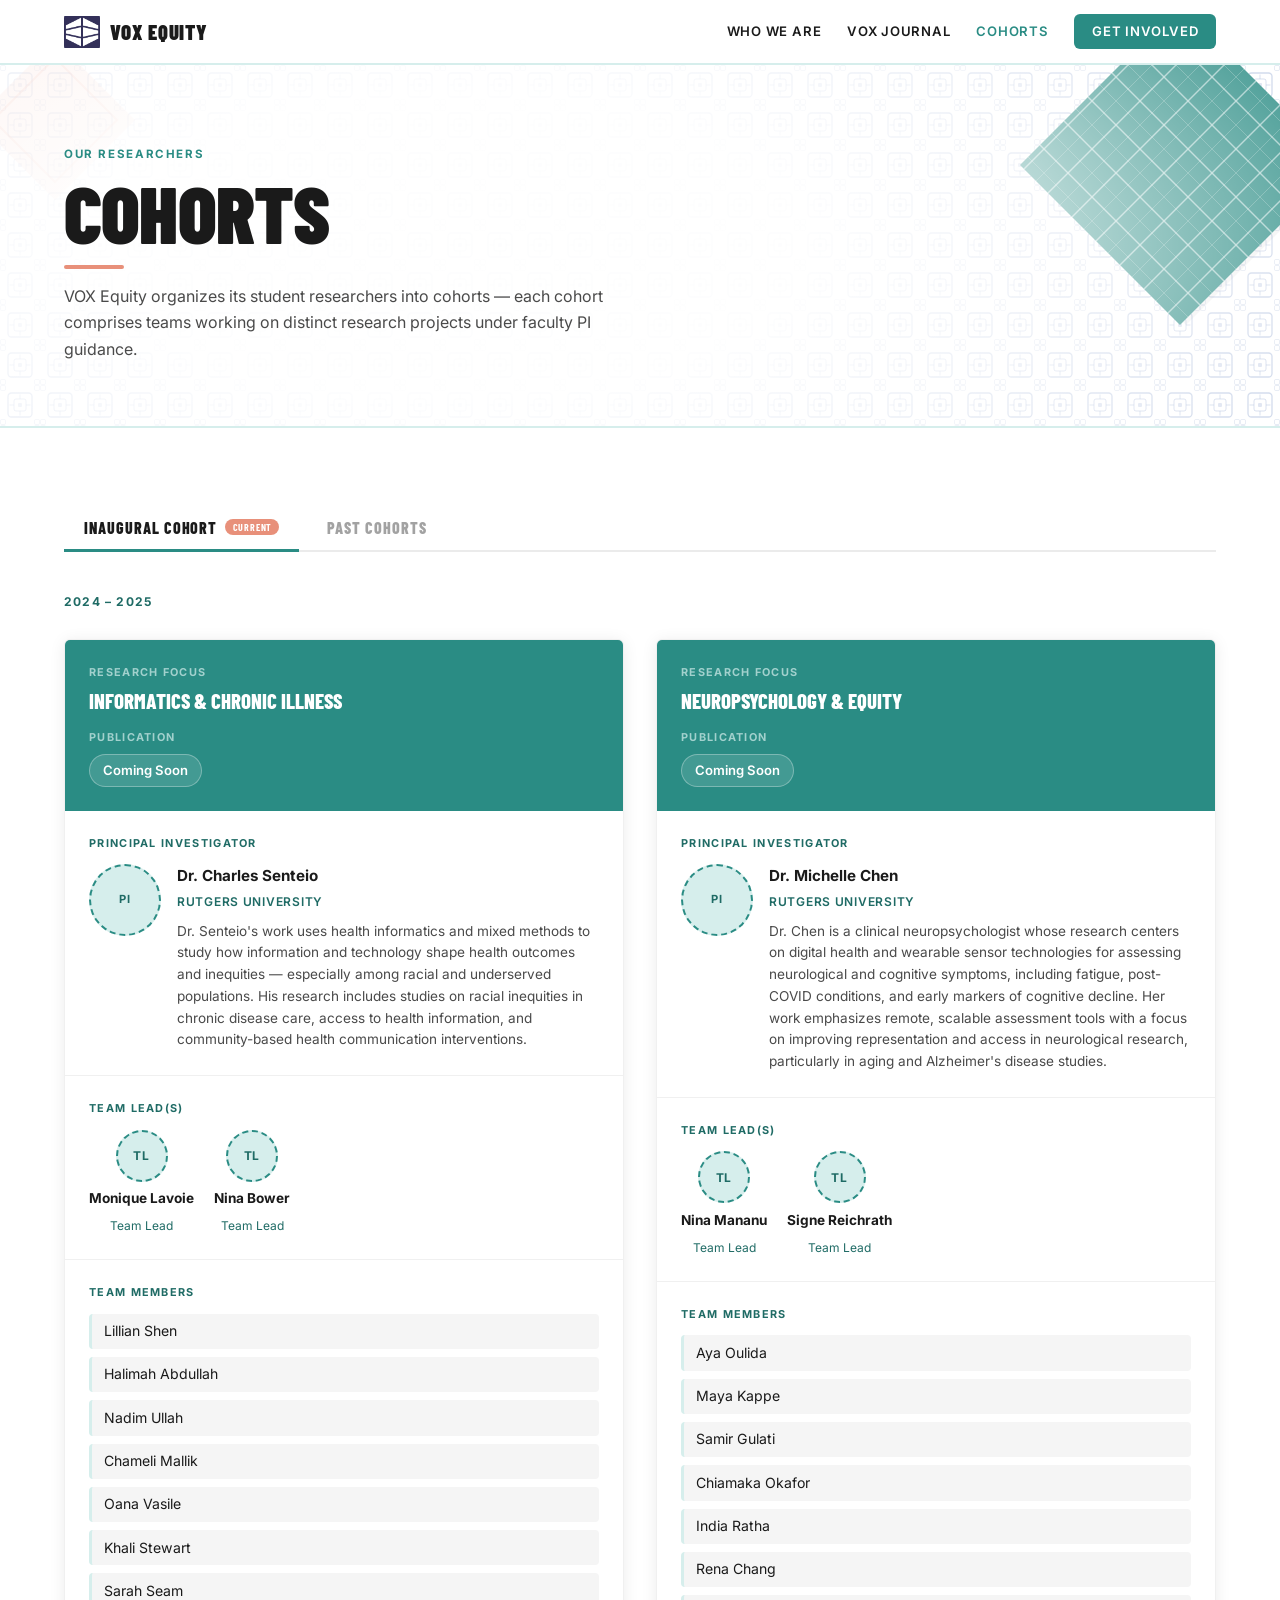
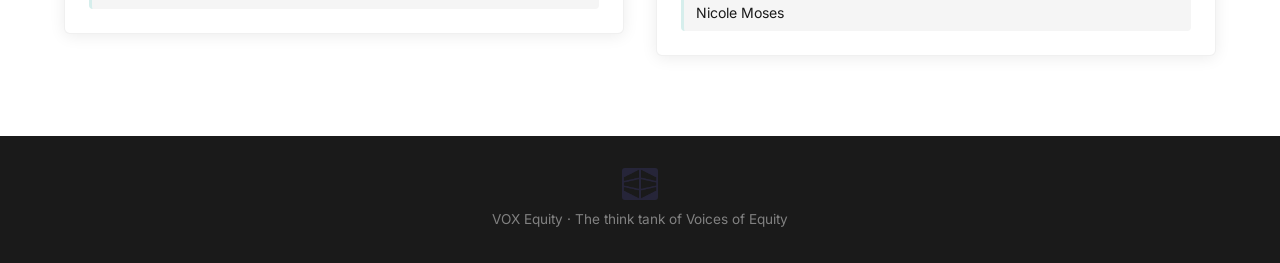
==== cohorts.html @ d73f8b4c "Set publication chips to Coming Soon" ====
<!DOCTYPE html>
<html lang="en">
<head>
  <meta charset="UTF-8" />
  <meta name="viewport" content="width=device-width, initial-scale=1.0" />
  <title>Cohorts | VOX Equity</title>
  <link rel="preconnect" href="https://fonts.googleapis.com">
  <link rel="preconnect" href="https://fonts.gstatic.com" crossorigin>
  <link href="https://fonts.googleapis.com/css2?family=Barlow+Condensed:wght@700;800;900&family=Inter:wght@400;500;600;700&display=swap" rel="stylesheet">
  <link rel="icon" type="image/png" href="assets/vox-icon.png">
  <link rel="stylesheet" href="styles.css" />
</head>
<body>

  <header class="site-header">
    <a class="brand" href="index.html">
      <img src="assets/vox-icon.png" alt="VOX Equity mark" />
      <span>VOX Equity</span>
    </a>
    <nav>
      <a href="who-we-are.html">Who We Are</a>
      <a href="vox-journal.html">VOX Journal</a>
      <a href="cohorts.html" class="active">Cohorts</a>
      <a class="nav-button" href="index.html#contact">Get Involved</a>
    </nav>
    <button class="nav-toggle" aria-label="Open menu">&#9776;</button>
  </header>

  <main>

    <div class="page-hero">
      <div class="page-hero-vignette"></div>
      <svg class="corner-svg top-right" viewBox="0 0 320 320" xmlns="http://www.w3.org/2000/svg" aria-hidden="true">
        <defs>
          <pattern id="mesh-coh" x="0" y="0" width="48" height="48" patternUnits="userSpaceOnUse">
            <line x1="0"  y1="24" x2="24" y2="0"  stroke="white" stroke-width="1.4" opacity="0.55"/>
            <line x1="24" y1="0"  x2="48" y2="24" stroke="white" stroke-width="1.4" opacity="0.55"/>
            <line x1="0"  y1="24" x2="24" y2="48" stroke="white" stroke-width="1.4" opacity="0.55"/>
            <line x1="24" y1="48" x2="48" y2="24" stroke="white" stroke-width="1.4" opacity="0.55"/>
            <line x1="0"  y1="0"  x2="48" y2="48" stroke="white" stroke-width="0.8" opacity="0.28"/>
            <line x1="48" y1="0"  x2="0"  y2="48" stroke="white" stroke-width="0.8" opacity="0.28"/>
          </pattern>
          <clipPath id="dclip-coh">
            <polygon points="160,0 320,160 160,320 0,160"/>
          </clipPath>
        </defs>
        <polygon points="166,6 320,166 166,320 6,166" fill="rgba(0,0,0,0.05)"/>
        <polygon points="160,0 320,160 160,320 0,160" fill="#2A8C84"/>
        <rect x="0" y="0" width="320" height="320" fill="url(#mesh-coh)" clip-path="url(#dclip-coh)"/>
        <polygon points="230,0 320,0 320,90 270,40" fill="#E8907A"/>
        <polygon points="285,95 320,60 320,140 285,140" fill="#E8907A" opacity="0.6"/>
      </svg>
      <svg class="corner-svg top-left-sm" viewBox="0 0 160 160" xmlns="http://www.w3.org/2000/svg" aria-hidden="true">
        <polygon points="80,0 160,80 80,160 0,80" fill="#E8907A" opacity="0.2"/>
        <polygon points="80,18 142,80 80,142 18,80" fill="none" stroke="#E8907A" stroke-width="2" opacity="0.28"/>
      </svg>
      <div class="page-hero-content">
        <p class="eyebrow">Our researchers</p>
        <h1>Cohorts</h1>
        <hr class="page-hero-divider">
        <p class="page-hero-sub">VOX Equity organizes its student researchers into cohorts — each cohort comprises teams working on distinct research projects under faculty PI guidance.</p>
      </div>
    </div>

    <section class="section cohorts-section">

      <div class="cohort-tabs" role="tablist">
        <button class="cohort-tab active" role="tab" data-cohort="cohort-1" aria-selected="true">
          Inaugural Cohort <span class="tab-badge">Current</span>
        </button>
        <button class="cohort-tab" role="tab" data-cohort="past" aria-selected="false">
          Past Cohorts
        </button>
      </div>

      <div id="cohort-1" class="cohort-panel active">
        <p class="cohort-year">2024 – 2025</p>

        <div class="teams-grid">

          <!-- TEAM A — Dr. Senteio -->
          <div class="team-card">
            <div class="team-header">
              <div class="team-project">
                <p class="overline">Research Focus</p>
                <h3 class="project-title">Informatics &amp; Chronic Illness</h3>
              </div>
              <div class="team-pub">
                <p class="overline">Publication</p>
                <span class="pub-chip">Coming Soon</span>
              </div>
            </div>

            <div class="pi-block">
              <p class="overline">Principal Investigator</p>
              <div class="pi-card">
                <div class="headshot-placeholder"><span>PI</span></div>
                <div class="pi-info">
                  <strong>Dr. Charles Senteio</strong>
                  <span class="institution">Rutgers University</span>
                  <p class="pi-bio">Dr. Senteio's work uses health informatics and mixed methods to study how information and technology shape health outcomes and inequities — especially among racial and underserved populations. His research includes studies on racial inequities in chronic disease care, access to health information, and community-based health communication interventions.</p>
                </div>
              </div>
            </div>

            <div class="leads-block">
              <p class="overline">Team Lead(s)</p>
              <div class="leads-row">
                <div class="lead-card">
                  <div class="headshot-placeholder small"><span>TL</span></div>
                  <strong>Monique Lavoie</strong>
                  <span>Team Lead</span>
                </div>
                <div class="lead-card">
                  <div class="headshot-placeholder small"><span>TL</span></div>
                  <strong>Nina Bower</strong>
                  <span>Team Lead</span>
                </div>
              </div>
            </div>

            <div class="members-block">
              <p class="overline">Team Members</p>
              <ul class="members-list">
                <li>Lillian Shen</li>
                <li>Halimah Abdullah</li>
                <li>Nadim Ullah</li>
                <li>Chameli Mallik</li>
                <li>Oana Vasile</li>
                <li>Khali Stewart</li>
                <li>Sarah Seam</li>
              </ul>
            </div>
          </div>

          <!-- TEAM B — Dr. Michelle Chen -->
          <div class="team-card">
            <div class="team-header">
              <div class="team-project">
                <p class="overline">Research Focus</p>
                <h3 class="project-title">Neuropsychology &amp; Equity</h3>
              </div>
              <div class="team-pub">
                <p class="overline">Publication</p>
                <span class="pub-chip">Coming Soon</span>
              </div>
            </div>

            <div class="pi-block">
              <p class="overline">Principal Investigator</p>
              <div class="pi-card">
                <div class="headshot-placeholder"><span>PI</span></div>
                <div class="pi-info">
                  <strong>Dr. Michelle Chen</strong>
                  <span class="institution">Rutgers University</span>
                  <p class="pi-bio">Dr. Chen is a clinical neuropsychologist whose research centers on digital health and wearable sensor technologies for assessing neurological and cognitive symptoms, including fatigue, post-COVID conditions, and early markers of cognitive decline. Her work emphasizes remote, scalable assessment tools with a focus on improving representation and access in neurological research, particularly in aging and Alzheimer's disease studies.</p>
                </div>
              </div>
            </div>

            <div class="leads-block">
              <p class="overline">Team Lead(s)</p>
              <div class="leads-row">
                <div class="lead-card">
                  <div class="headshot-placeholder small"><span>TL</span></div>
                  <strong>Nina Mananu</strong>
                  <span>Team Lead</span>
                </div>
                <div class="lead-card">
                  <div class="headshot-placeholder small"><span>TL</span></div>
                  <strong>Signe Reichrath</strong>
                  <span>Team Lead</span>
                </div>
              </div>
            </div>

            <div class="members-block">
              <p class="overline">Team Members</p>
              <ul class="members-list">
                <li>Aya Oulida</li>
                <li>Maya Kappe</li>
                <li>Samir Gulati</li>
                <li>Chiamaka Okafor</li>
                <li>India Ratha</li>
                <li>Rena Chang</li>
                <li>Nicole Moses</li>
              </ul>
            </div>
          </div>


        </div>
      </div>

      <div id="past" class="cohort-panel">
        <div class="past-empty">
          <div class="past-icon">&#128196;</div>
          <h3>Past cohort work will be archived here.</h3>
          <p>As VOX Equity grows, completed cohorts and their publications will be catalogued in this section for ongoing reference.</p>
        </div>
      </div>

    </section>

  </main>

  <footer>
    <img src="assets/vox-icon.png" alt="VOX mark" />
    <p>VOX Equity · The think tank of Voices of Equity</p>
  </footer>

  <script>
    document.querySelectorAll('.cohort-tab').forEach(tab => {
      tab.addEventListener('click', () => {
        document.querySelectorAll('.cohort-tab').forEach(t => {
          t.classList.remove('active');
          t.setAttribute('aria-selected', 'false');
        });
        document.querySelectorAll('.cohort-panel').forEach(p => p.classList.remove('active'));
        tab.classList.add('active');
        tab.setAttribute('aria-selected', 'true');
        document.getElementById(tab.dataset.cohort).classList.add('active');
      });
    });
  </script>

</body>
</html>
---- styles.css ----
/* ── Reset & base ── */
*, *::before, *::after { box-sizing: border-box; margin: 0; padding: 0; }

:root {
  --teal:     #2A8C84;
  --teal-dk:  #1F6B65;
  --teal-lt:  #D6EEEC;
  --salmon:   #E8907A;
  --black:    #1A1A1A;
  --mid:      #4A4A4A;
  --light:    #F5F5F5;
  --white:    #FFFFFF;

  --font-display: 'Barlow Condensed', 'Arial Narrow', sans-serif;
  --font-body:    'Inter', 'Helvetica Neue', Helvetica, Arial, sans-serif;

  --radius: 6px;
  --shadow: 0 2px 16px rgba(0,0,0,0.08);
  --shadow-lg: 0 8px 32px rgba(0,0,0,0.12);
}

html { scroll-behavior: smooth; }

body {
  font-family: var(--font-body);
  background: var(--white);
  color: var(--black);
  line-height: 1.6;
}

/* ── Type ── */
h1 {
  font-family: var(--font-display);
  font-size: clamp(2.8rem, 7vw, 5rem);
  font-weight: 900;
  line-height: 1.0;
  text-transform: uppercase;
  letter-spacing: -0.01em;
  color: var(--black);
}
h2 {
  font-family: var(--font-display);
  font-size: clamp(1.8rem, 4vw, 2.8rem);
  font-weight: 800;
  line-height: 1.1;
  text-transform: uppercase;
  letter-spacing: 0.01em;
  color: var(--black);
}
h3 { font-size: 1.05rem; font-weight: 700; color: var(--black); }
h4 { font-size: 0.95rem; font-weight: 700; color: var(--black); }

.eyebrow {
  font-size: 0.72rem;
  font-weight: 700;
  letter-spacing: 0.14em;
  text-transform: uppercase;
  color: var(--teal);
  margin-bottom: 0.5rem;
}
.overline {
  font-size: 0.68rem;
  font-weight: 700;
  letter-spacing: 0.12em;
  text-transform: uppercase;
  color: var(--teal-dk);
  margin-bottom: 0.5rem;
  display: block;
}
.section-intro {
  font-size: 1rem;
  color: var(--mid);
  max-width: 560px;
  margin-top: 0.75rem;
  line-height: 1.65;
}

/* ── Header ── */
.site-header {
  position: sticky;
  top: 0;
  z-index: 100;
  display: flex;
  align-items: center;
  justify-content: space-between;
  padding: 0.85rem 5%;
  background: var(--white);
  border-bottom: 2px solid var(--teal-lt);
}

.brand {
  display: flex;
  align-items: center;
  gap: 0.6rem;
  text-decoration: none;
  font-family: var(--font-display);
  font-weight: 900;
  font-size: 1.3rem;
  text-transform: uppercase;
  letter-spacing: 0.04em;
  color: var(--black);
}
.brand img { height: 36px; width: 36px; object-fit: contain; border-radius: 4px; }

nav { display: flex; align-items: center; gap: 1.6rem; }
nav a {
  text-decoration: none;
  font-size: 0.82rem;
  font-weight: 600;
  color: var(--black);
  letter-spacing: 0.06em;
  text-transform: uppercase;
  transition: color 0.2s;
}
nav a:hover  { color: var(--teal); }
nav a.active { color: var(--teal); }

.nav-button {
  background: var(--teal) !important;
  color: var(--white) !important;
  padding: 0.45rem 1.1rem;
  border-radius: var(--radius);
  transition: background 0.2s !important;
}
.nav-button:hover { background: var(--teal-dk) !important; }

.nav-toggle {
  display: none;
  background: none;
  border: none;
  font-size: 1.4rem;
  color: var(--black);
  cursor: pointer;
}

/* ── Buttons ── */
.button {
  display: inline-block;
  padding: 0.75rem 1.8rem;
  border-radius: var(--radius);
  font-family: var(--font-display);
  font-weight: 800;
  font-size: 1rem;
  letter-spacing: 0.06em;
  text-transform: uppercase;
  text-decoration: none;
  transition: all 0.2s;
}
.button.primary   { background: var(--teal);   color: var(--white); }
.button.primary:hover   { background: var(--teal-dk); }
.button.secondary { background: transparent; color: var(--black); border: 2px solid var(--black); }
.button.secondary:hover { background: var(--black); color: var(--white); }
.button.outline   { background: transparent; color: var(--teal); border: 2px solid var(--teal); }
.button.outline:hover   { background: var(--teal); color: var(--white); }

/* ══════════════════════════════════════
   HERO
══════════════════════════════════════ */
.hero {
  position: relative;
  background-color: var(--white);
  background-image: url("data:image/svg+xml,%3Csvg xmlns='http://www.w3.org/2000/svg' width='40' height='40'%3E%3C!-- Main medallion: outer rounded square --%3E%3Crect x='8' y='8' width='24' height='24' rx='3.5' fill='none' stroke='%239AAED4' stroke-width='1.3' opacity='0.55'/%3E%3C!-- Inner square --%3E%3Crect x='14' y='14' width='12' height='12' rx='2' fill='none' stroke='%239AAED4' stroke-width='1' opacity='0.45'/%3E%3C!-- Cross arms connecting inner to outer --%3E%3Cline x1='20' y1='9.5' x2='20' y2='14' stroke='%239AAED4' stroke-width='1' opacity='0.45'/%3E%3Cline x1='20' y1='26' x2='20' y2='30.5' stroke='%239AAED4' stroke-width='1' opacity='0.45'/%3E%3Cline x1='9.5' y1='20' x2='14' y2='20' stroke='%239AAED4' stroke-width='1' opacity='0.45'/%3E%3Cline x1='26' y1='20' x2='30.5' y2='20' stroke='%239AAED4' stroke-width='1' opacity='0.45'/%3E%3C!-- Center dot --%3E%3Crect x='18' y='18' width='4' height='4' rx='1' fill='%239AAED4' opacity='0.38'/%3E%3C!-- Corner small accent squares (form inter-tile pattern when tiled) --%3E%3Crect x='0.5' y='0.5' width='5' height='5' rx='1.2' fill='none' stroke='%23AABBD8' stroke-width='0.9' opacity='0.38'/%3E%3Crect x='34.5' y='0.5' width='5' height='5' rx='1.2' fill='none' stroke='%23AABBD8' stroke-width='0.9' opacity='0.38'/%3E%3Crect x='0.5' y='34.5' width='5' height='5' rx='1.2' fill='none' stroke='%23AABBD8' stroke-width='0.9' opacity='0.38'/%3E%3Crect x='34.5' y='34.5' width='5' height='5' rx='1.2' fill='none' stroke='%23AABBD8' stroke-width='0.9' opacity='0.38'/%3E%3C/svg%3E");
  background-repeat: repeat;
  background-size: 40px 40px;
  overflow: hidden;
  min-height: 88vh;
  display: flex;
  align-items: center;
  padding: 6rem 5% 5rem;
}

/* Corner diamond SVGs */
.corner-svg {
  position: absolute;
  pointer-events: none;
  z-index: 0;
}
.corner-svg.top-right    { top: -80px;    right: -80px;  width: 480px; height: 480px; }
.corner-svg.top-left     { top: -60px;    left: -60px;   width: 340px; height: 340px; }
.corner-svg.top-left-sm  { top: -30px;    left: -30px;   width: 180px; height: 180px; }
.corner-svg.bot-left     { bottom: -80px; left: -80px;   width: 420px; height: 420px; }
.corner-svg.bot-right    { bottom: -60px; right: -60px;  width: 280px; height: 280px; }

/* Radial vignette — white at center, fades to transparent at edges */
.hero-vignette {
  position: absolute;
  inset: 0;
  z-index: 1;
  background: radial-gradient(ellipse 75% 80% at 38% 50%,
    rgba(255,255,255,0.96) 30%,
    rgba(255,255,255,0.75) 55%,
    rgba(255,255,255,0.0)  100%);
  pointer-events: none;
}

/* Hero content */
.hero-content {
  position: relative;
  z-index: 2;
  max-width: 640px;
}

.hero-kicker {
  display: flex;
  align-items: center;
  gap: 0.75rem;
  margin-bottom: 0.5rem;
}
.hero-rule-v {
  display: inline-block;
  width: 3px;
  height: 36px;
  background: var(--teal);
  border-radius: 2px;
  flex-shrink: 0;
}
.hero .eyebrow { color: var(--teal); margin-bottom: 0; }

.hero h1 {
  color: var(--black);
  margin: 0.2rem 0 0;
  font-size: clamp(3.2rem, 8vw, 6.2rem);
  line-height: 0.97;
  letter-spacing: -0.02em;
}
.hero h1 em {
  font-style: normal;
  color: var(--teal);
}

.hero-divider {
  width: 64px;
  height: 4px;
  background: var(--salmon);
  margin: 1.4rem 0 1.4rem;
  border: none;
  border-radius: 2px;
}
.hero-text {
  font-size: 1.02rem;
  color: var(--mid);
  max-width: 480px;
  margin-bottom: 2.25rem;
  line-height: 1.7;
}
.hero-actions {
  display: flex;
  gap: 0.85rem;
  flex-wrap: wrap;
  align-items: center;
  margin-bottom: 2.5rem;
}

/* Ghost button — for hero only */
.button.ghost {
  background: none;
  color: var(--black);
  font-size: 0.92rem;
  font-weight: 700;
  padding: 0.75rem 0;
  letter-spacing: 0.04em;
  text-decoration: none;
  border-bottom: 2px solid var(--teal);
  border-radius: 0;
  transition: color 0.2s, border-color 0.2s;
}
.button.ghost:hover { color: var(--teal); }

/* Hero attribution badge */
.hero-badge {
  display: inline-flex;
  align-items: center;
  gap: 0.5rem;
  padding: 0.45rem 0.9rem;
  border: 1.5px solid rgba(42,140,132,0.25);
  border-radius: 100px;
  font-size: 0.8rem;
  color: var(--mid);
  background: rgba(255,255,255,0.7);
}
.hero-badge img {
  height: 20px;
  width: 20px;
  object-fit: contain;
  border-radius: 3px;
  opacity: 0.75;
}
.hero-badge strong { color: var(--teal); font-weight: 600; }

/* ══════════════════════════════════════
   PAGE HERO (inner pages)
══════════════════════════════════════ */
.page-hero {
  position: relative;
  background-color: var(--white);
  background-image: url("data:image/svg+xml,%3Csvg xmlns='http://www.w3.org/2000/svg' width='40' height='40'%3E%3Crect x='8' y='8' width='24' height='24' rx='3.5' fill='none' stroke='%239AAED4' stroke-width='1.3' opacity='0.55'/%3E%3Crect x='14' y='14' width='12' height='12' rx='2' fill='none' stroke='%239AAED4' stroke-width='1' opacity='0.45'/%3E%3Cline x1='20' y1='9.5' x2='20' y2='14' stroke='%239AAED4' stroke-width='1' opacity='0.45'/%3E%3Cline x1='20' y1='26' x2='20' y2='30.5' stroke='%239AAED4' stroke-width='1' opacity='0.45'/%3E%3Cline x1='9.5' y1='20' x2='14' y2='20' stroke='%239AAED4' stroke-width='1' opacity='0.45'/%3E%3Cline x1='26' y1='20' x2='30.5' y2='20' stroke='%239AAED4' stroke-width='1' opacity='0.45'/%3E%3Crect x='18' y='18' width='4' height='4' rx='1' fill='%239AAED4' opacity='0.38'/%3E%3Crect x='0.5' y='0.5' width='5' height='5' rx='1.2' fill='none' stroke='%23AABBD8' stroke-width='0.9' opacity='0.38'/%3E%3Crect x='34.5' y='0.5' width='5' height='5' rx='1.2' fill='none' stroke='%23AABBD8' stroke-width='0.9' opacity='0.38'/%3E%3Crect x='0.5' y='34.5' width='5' height='5' rx='1.2' fill='none' stroke='%23AABBD8' stroke-width='0.9' opacity='0.38'/%3E%3Crect x='34.5' y='34.5' width='5' height='5' rx='1.2' fill='none' stroke='%23AABBD8' stroke-width='0.9' opacity='0.38'/%3E%3C/svg%3E");
  background-repeat: repeat;
  background-size: 40px 40px;
  overflow: hidden;
  padding: 5rem 5% 4rem;
  border-bottom: 2px solid var(--teal-lt);
}

/* Vignette for page heroes — tighter than full hero */
.page-hero-vignette {
  position: absolute;
  inset: 0;
  z-index: 1;
  background: radial-gradient(ellipse 80% 120% at 35% 50%,
    rgba(255,255,255,0.95) 35%,
    rgba(255,255,255,0.65) 60%,
    rgba(255,255,255,0.0)  100%);
  pointer-events: none;
}

.page-hero h1 { color: var(--black); margin-top: 0.3rem; }
.page-hero-sub {
  margin-top: 0.75rem;
  font-size: 1rem;
  color: var(--mid);
  max-width: 540px;
  line-height: 1.65;
}
.page-hero-divider {
  width: 60px;
  height: 4px;
  background: var(--salmon);
  margin: 0.85rem 0;
  border: none;
  border-radius: 2px;
}
.page-hero .corner-svg.top-right  { width: 320px; height: 320px; top: -60px;  right: -60px; }
.page-hero .corner-svg.top-left-sm { width: 160px; height: 160px; top: -25px;  left: -25px; }
.page-hero .corner-svg.bot-right  { width: 180px; height: 180px; bottom: -40px; right: -30px; }
.page-hero-content { position: relative; z-index: 2; }

/* ══════════════════════════════════════
   SHARED SECTION
══════════════════════════════════════ */
.section { padding: 5rem 5%; }

.section-header { margin-bottom: 2.5rem; }
.section-header.center { text-align: center; }
.section-header.center .section-intro { margin: 0.75rem auto 0; }

.split {
  display: grid;
  grid-template-columns: 1fr 1fr;
  gap: 2.5rem;
  align-items: start;
}

/* ══════════════════════════════════════
   WHO WE ARE
══════════════════════════════════════ */
.who-section { background: var(--white); }

.accordion-group { display: flex; flex-direction: column; gap: 1rem; }

.accordion {
  border: 1.5px solid rgba(0,0,0,0.1);
  border-radius: var(--radius);
  background: var(--white);
  overflow: hidden;
  transition: box-shadow 0.2s;
}
.accordion[open] { box-shadow: var(--shadow); border-color: var(--teal-lt); }

.accordion-trigger {
  display: flex;
  align-items: center;
  gap: 1rem;
  padding: 1.25rem 1.5rem;
  cursor: pointer;
  list-style: none;
  user-select: none;
}
.accordion-trigger::-webkit-details-marker { display: none; }
.accordion-trigger:hover { background: rgba(42,140,132,0.03); }

.accordion-label {
  font-family: var(--font-display);
  font-size: 1.5rem;
  font-weight: 800;
  text-transform: uppercase;
  letter-spacing: 0.03em;
  color: var(--black);
  flex: 1;
}
.accordion-tag {
  font-size: 0.7rem;
  font-weight: 700;
  letter-spacing: 0.1em;
  text-transform: uppercase;
  color: var(--teal-dk);
  background: var(--teal-lt);
  padding: 0.25rem 0.6rem;
  border-radius: 20px;
}
.accordion-icon {
  width: 20px; height: 20px;
  position: relative; flex-shrink: 0;
}
.accordion-icon::before,
.accordion-icon::after {
  content: '';
  position: absolute;
  background: var(--black);
  border-radius: 2px;
  transition: transform 0.25s;
}
.accordion-icon::before { width: 2px; height: 14px; top: 3px; left: 9px; }
.accordion-icon::after  { width: 14px; height: 2px; top: 9px; left: 3px; }
.accordion[open] .accordion-icon::before { transform: rotate(90deg); opacity: 0; }

.accordion-body { border-top: 1.5px solid rgba(0,0,0,0.06); }
.accordion-inner { padding: 1.75rem 1.5rem; }

.accordion-text h3 { margin-bottom: 0.75rem; font-size: 1.1rem; }
.accordion-text p  { font-size: 0.95rem; color: var(--mid); line-height: 1.7; margin-bottom: 0.75rem; }
.accordion-text p:last-child { margin-bottom: 0; }

.stat-pill {
  display: flex; flex-direction: column;
  padding: 1rem 1.25rem;
  border-radius: var(--radius);
  margin-bottom: 0.75rem;
}
.stat-pill:last-child { margin-bottom: 0; }
.stat-pill.midnight { background: var(--teal);   color: var(--white); }
.stat-pill.steel    { background: var(--teal-lt); color: var(--teal-dk); }
.stat-pill.orange   { background: var(--salmon);  color: var(--white); }
.stat-pill strong   { font-family: var(--font-display); font-size: 1.3rem; font-weight: 900; text-transform: uppercase; letter-spacing: 0.04em; }
.stat-pill span     { font-size: 0.82rem; opacity: 0.8; margin-top: 0.1rem; }

.accordion-links { display: flex; flex-direction: column; gap: 1rem; justify-content: center; }
.accordion-links .overline { margin-bottom: 0; }

/* ══════════════════════════════════════
   VOX JOURNAL
══════════════════════════════════════ */
.journal-section { background: var(--light); }

.journal-grid {
  display: grid;
  grid-template-columns: 1fr 1fr;
  gap: 2rem;
  margin-top: 2.5rem;
  align-items: start;
}

.journal-issue {
  background: var(--white);
  border-radius: var(--radius);
  padding: 2rem;
  display: flex;
  flex-direction: column;
  gap: 1rem;
  box-shadow: var(--shadow);
}
.journal-issue.featured { border-top: 4px solid var(--teal); }

.issue-meta { display: flex; align-items: center; justify-content: space-between; }
.issue-number { font-size: 0.72rem; font-weight: 700; letter-spacing: 0.1em; text-transform: uppercase; color: var(--teal-dk); }
.issue-date   { font-size: 0.72rem; font-weight: 600; color: var(--mid); }
.issue-title  { font-family: var(--font-display); font-size: 1.6rem; font-weight: 900; text-transform: uppercase; color: var(--black); }
.issue-description { font-size: 0.92rem; color: var(--mid); line-height: 1.6; }

.issue-tags { display: flex; gap: 0.5rem; flex-wrap: wrap; }
.tag {
  font-size: 0.7rem; font-weight: 700; letter-spacing: 0.08em; text-transform: uppercase;
  background: var(--teal-lt); color: var(--teal-dk);
  padding: 0.25rem 0.65rem; border-radius: 20px;
}

.journal-publications { display: flex; flex-direction: column; gap: 1rem; }
.journal-publications > .overline { color: var(--teal-dk); }

.pub-card {
  background: var(--white);
  border: 1.5px solid rgba(0,0,0,0.08);
  border-radius: var(--radius);
  padding: 1.1rem 1.25rem;
  display: flex; flex-direction: column; gap: 0.3rem;
  transition: box-shadow 0.2s, border-color 0.2s;
}
.pub-card:hover { box-shadow: var(--shadow); border-color: var(--teal-lt); }
.pub-card.light { background: var(--white); }

.pub-meta { display: flex; align-items: center; justify-content: space-between; margin-bottom: 0.2rem; }
.pub-type { font-size: 0.68rem; font-weight: 700; letter-spacing: 0.1em; text-transform: uppercase; color: var(--teal); }
.pub-year { font-size: 0.72rem; color: var(--mid); }
.pub-card h4 { color: var(--black); font-size: 0.92rem; }
.pub-card p  { font-size: 0.8rem; color: var(--mid); }
.pub-link { font-size: 0.8rem; font-weight: 600; color: var(--teal); text-decoration: none; margin-top: 0.25rem; }
.pub-link:hover { text-decoration: underline; }

/* ══════════════════════════════════════
   TEAM
══════════════════════════════════════ */
.team-section { background: var(--light); }

.team-grid {
  display: grid;
  grid-template-columns: 1fr 1fr 1fr;
  gap: 2rem;
  margin-top: 2.5rem;
}

.team-member {
  background: var(--white);
  border-radius: var(--radius);
  overflow: hidden;
  box-shadow: var(--shadow);
  display: flex;
  flex-direction: column;
  transition: transform 0.2s, box-shadow 0.2s;
}
.team-member:hover {
  transform: translateY(-4px);
  box-shadow: var(--shadow-lg);
}
.team-member.featured {
  border-top: 4px solid var(--teal);
}
.team-member:not(.featured) {
  border-top: 4px solid var(--salmon);
}

.team-headshot-wrap {
  width: 100%;
  aspect-ratio: 1 / 1;
  overflow: hidden;
  background: var(--teal-lt);
}
.team-headshot {
  width: 100%;
  height: 100%;
  object-fit: cover;
  display: block;
}
.team-headshot.placeholder {
  display: flex;
  align-items: center;
  justify-content: center;
  font-size: 0.8rem;
  font-weight: 700;
  letter-spacing: 0.1em;
  text-transform: uppercase;
  color: var(--teal-dk);
  border: 2px dashed var(--teal);
  opacity: 0.6;
  height: 100%;
}

.team-info {
  padding: 1.5rem;
  display: flex;
  flex-direction: column;
  gap: 0.4rem;
  flex: 1;
}
.team-role {
  font-size: 0.7rem;
  font-weight: 700;
  letter-spacing: 0.12em;
  text-transform: uppercase;
  color: var(--teal);
}
.team-member.featured .team-role { color: var(--teal); }
.team-member:not(.featured) .team-role { color: var(--salmon); }

.team-info h3 {
  font-size: 1.15rem;
  color: var(--black);
  margin: 0;
}
.team-bio {
  font-size: 0.88rem;
  color: var(--mid);
  line-height: 1.65;
  margin-top: 0.25rem;
}
.team-contact {
  display: flex;
  flex-wrap: wrap;
  gap: 0.4rem;
  margin-top: 0.75rem;
}
.team-email {
  font-size: 0.78rem;
  font-weight: 600;
  color: var(--teal);
  text-decoration: none;
  border: 1.5px solid var(--teal-lt);
  border-radius: 100px;
  padding: 0.2rem 0.65rem;
  transition: background 0.15s, color 0.15s;
}
.team-email:hover {
  background: var(--teal);
  color: var(--white);
  border-color: var(--teal);
}

@media (max-width: 900px) {
  .team-grid { grid-template-columns: 1fr 1fr; }
  .team-member.featured { grid-column: 1 / -1; flex-direction: row; }
  .team-member.featured .team-headshot-wrap { width: 220px; flex-shrink: 0; aspect-ratio: auto; }
}
@media (max-width: 600px) {
  .team-grid { grid-template-columns: 1fr; }
  .team-member.featured { flex-direction: column; }
  .team-member.featured .team-headshot-wrap { width: 100%; aspect-ratio: 1 / 1; }
}

/* ══════════════════════════════════════
   COHORTS
══════════════════════════════════════ */
.cohorts-section { background: var(--white); }

.cohort-tabs {
  display: flex; gap: 0.5rem;
  margin-bottom: 2.5rem;
  border-bottom: 2px solid rgba(0,0,0,0.08);
  padding-bottom: 0;
}
.cohort-tab {
  background: none; border: none;
  font-family: var(--font-display);
  font-size: 1rem; font-weight: 800;
  text-transform: uppercase; letter-spacing: 0.06em;
  color: var(--black); opacity: 0.4;
  padding: 0.6rem 1.25rem 0.75rem;
  cursor: pointer;
  border-bottom: 3px solid transparent;
  margin-bottom: -2px;
  transition: all 0.2s;
  display: flex; align-items: center; gap: 0.5rem;
}
.cohort-tab:hover { opacity: 0.75; }
.cohort-tab.active { opacity: 1; border-bottom-color: var(--teal); }

.tab-badge {
  font-size: 0.62rem; font-weight: 700; letter-spacing: 0.08em; text-transform: uppercase;
  background: var(--salmon); color: var(--white);
  padding: 0.15rem 0.45rem; border-radius: 20px;
}

.cohort-panel { display: none; }
.cohort-panel.active { display: block; }

.cohort-year {
  font-size: 0.75rem; font-weight: 700; letter-spacing: 0.1em;
  text-transform: uppercase; color: var(--teal-dk); margin-bottom: 1.75rem;
}

.teams-grid {
  display: grid; grid-template-columns: 1fr 1fr;
  gap: 2rem; align-items: start;
}

.team-card {
  background: var(--white);
  border-radius: var(--radius);
  box-shadow: var(--shadow);
  border: 1.5px solid rgba(0,0,0,0.06);
  overflow: hidden;
  display: flex; flex-direction: column; gap: 0;
}

.team-header {
  background: var(--teal);
  padding: 1.5rem;
  display: flex; flex-direction: column; gap: 1rem;
}
.team-header .overline { color: rgba(214,238,236,0.7); }
.project-title {
  font-family: var(--font-display);
  font-size: 1.3rem; font-weight: 800; text-transform: uppercase;
  color: var(--white); line-height: 1.15;
}
.team-pub .overline { color: rgba(214,238,236,0.7); }
.pub-chip {
  display: inline-block;
  background: rgba(255,255,255,0.12);
  border: 1px solid rgba(255,255,255,0.3);
  color: var(--white);
  font-size: 0.82rem; font-weight: 600;
  padding: 0.3rem 0.8rem; border-radius: 20px;
  text-decoration: none; transition: background 0.2s;
}
.pub-chip:hover { background: rgba(255,255,255,0.22); }

.pi-block  { padding: 1.5rem; border-bottom: 1px solid rgba(0,0,0,0.06); }
.pi-card   { display: flex; gap: 1rem; align-items: flex-start; margin-top: 0.75rem; }

.headshot-placeholder {
  width: 72px; height: 72px; border-radius: 50%;
  background: var(--teal-lt);
  display: flex; align-items: center; justify-content: center;
  flex-shrink: 0;
  font-size: 0.7rem; font-weight: 700; letter-spacing: 0.06em;
  color: var(--teal-dk);
  border: 2px dashed var(--teal);
}
.headshot-placeholder.small { width: 52px; height: 52px; font-size: 0.62rem; }
.headshot-placeholder img { width: 100%; height: 100%; object-fit: cover; border-radius: 50%; }

.pi-info { display: flex; flex-direction: column; gap: 0.2rem; }
.pi-info strong  { font-size: 0.95rem; color: var(--black); }
.pi-info .institution { font-size: 0.75rem; font-weight: 600; letter-spacing: 0.06em; text-transform: uppercase; color: var(--teal-dk); }
.pi-bio { font-size: 0.85rem; color: var(--mid); line-height: 1.6; margin-top: 0.4rem; }

.leads-block  { padding: 1.5rem; border-bottom: 1px solid rgba(0,0,0,0.06); }
.leads-row    { display: flex; gap: 1.25rem; flex-wrap: wrap; margin-top: 0.75rem; }
.lead-card    { display: flex; flex-direction: column; align-items: center; gap: 0.4rem; text-align: center; }
.lead-card strong { font-size: 0.85rem; color: var(--black); }
.lead-card span   { font-size: 0.75rem; color: var(--teal-dk); }

.members-block { padding: 1.5rem; }
.members-list  { list-style: none; margin-top: 0.75rem; display: flex; flex-direction: column; gap: 0.5rem; }
.members-list li {
  font-size: 0.88rem; color: var(--black);
  padding: 0.4rem 0.75rem;
  background: var(--light); border-radius: 4px;
  border-left: 3px solid var(--teal-lt);
}

.past-empty {
  text-align: center; padding: 5rem 2rem;
  background: var(--light); border-radius: var(--radius);
  border: 2px dashed rgba(0,0,0,0.1);
}
.past-icon   { font-size: 2.5rem; margin-bottom: 1rem; opacity: 0.35; }
.past-empty h3 { color: var(--black); margin-bottom: 0.5rem; }
.past-empty p  { font-size: 0.92rem; color: var(--mid); max-width: 400px; margin: 0 auto; line-height: 1.65; }

/* ══════════════════════════════════════
   MISSION & VISION
══════════════════════════════════════ */
.mission-section {
  background: var(--teal);
  padding: 5rem 5%;
}

.mission-grid {
  display: grid;
  grid-template-columns: 1fr auto 1fr;
  gap: 3rem;
  align-items: start;
  max-width: 1100px;
  margin: 0 auto;
}

.mission-divider {
  width: 1.5px;
  background: rgba(255,255,255,0.2);
  align-self: stretch;
  margin-top: 0.5rem;
}

.mission-label {
  display: flex;
  align-items: center;
  gap: 0.75rem;
  margin-bottom: 1.25rem;
}
.mission-number {
  font-family: var(--font-display);
  font-size: 3.6rem;
  font-weight: 900;
  color: rgba(255,255,255,0.15);
  line-height: 1;
}
.mission-title {
  color: var(--salmon);
  font-family: var(--font-display);
  font-size: 3.6rem;
  font-weight: 900;
  text-transform: uppercase;
  letter-spacing: 0.04em;
  line-height: 1;
  margin: 0;
}
.mission-text {
  font-size: 1.15rem;
  color: rgba(255,255,255,0.85);
  line-height: 1.75;
}

@media (max-width: 768px) {
  .mission-grid {
    grid-template-columns: 1fr;
  }
  .mission-divider {
    width: 60px;
    height: 1.5px;
    align-self: auto;
  }
}

/* ══════════════════════════════════════
   CONTACT
══════════════════════════════════════ */
.contact-section {
  display: grid; grid-template-columns: 1fr 1fr;
  gap: 3rem; align-items: start;
  background: var(--light); padding: 5rem 5%;
}
.contact-section h2 { margin-top: 0.4rem; }

.contact-form { display: flex; flex-direction: column; gap: 1rem; }
.contact-form label {
  display: flex; flex-direction: column; gap: 0.35rem;
  font-size: 0.72rem; font-weight: 700; letter-spacing: 0.1em;
  text-transform: uppercase; color: var(--black);
}
.contact-form input,
.contact-form select,
.contact-form textarea {
  padding: 0.65rem 0.9rem;
  border: 1.5px solid rgba(0,0,0,0.15);
  border-radius: var(--radius);
  font-family: var(--font-body);
  font-size: 0.95rem; color: var(--black);
  background: var(--white);
  font-weight: 400; letter-spacing: normal; text-transform: none;
  transition: border-color 0.2s;
}
.contact-form input:focus,
.contact-form select:focus,
.contact-form textarea:focus { outline: none; border-color: var(--teal); }
.contact-form textarea { min-height: 120px; resize: vertical; }
.contact-form button {
  background: var(--teal); color: var(--white); border: none;
  padding: 0.8rem 1.8rem; border-radius: var(--radius);
  font-family: var(--font-display); font-size: 1rem; font-weight: 800;
  letter-spacing: 0.08em; text-transform: uppercase;
  cursor: pointer; transition: background 0.2s; align-self: flex-start;
}
.contact-form button:hover { background: var(--teal-dk); }

/* ══════════════════════════════════════
   FOOTER
══════════════════════════════════════ */
footer {
  background: var(--black); color: rgba(255,255,255,0.45);
  text-align: center; padding: 2rem 5%; font-size: 0.85rem;
  display: flex; flex-direction: column; align-items: center; gap: 0.6rem;
}
footer img { height: 32px; opacity: 0.5; border-radius: 3px; }

/* ══════════════════════════════════════
   RESPONSIVE
══════════════════════════════════════ */
@media (max-width: 900px) {
  .teams-grid  { grid-template-columns: 1fr; }
  .journal-grid { grid-template-columns: 1fr; }
}
@media (max-width: 768px) {
  .split           { grid-template-columns: 1fr; }
  .contact-section { grid-template-columns: 1fr; }
  nav a:not(.nav-button) { display: none; }
  .nav-toggle { display: block; }
  .hero { min-height: auto; padding: 4rem 5% 3rem; }
  .hero-logo { height: 44px; }
  .corner-svg.top-right { width: 220px; height: 220px; }
  .corner-svg.bot-left  { width: 200px; height: 200px; }
  .corner-svg.bot-right { width: 160px; height: 160px; }
}
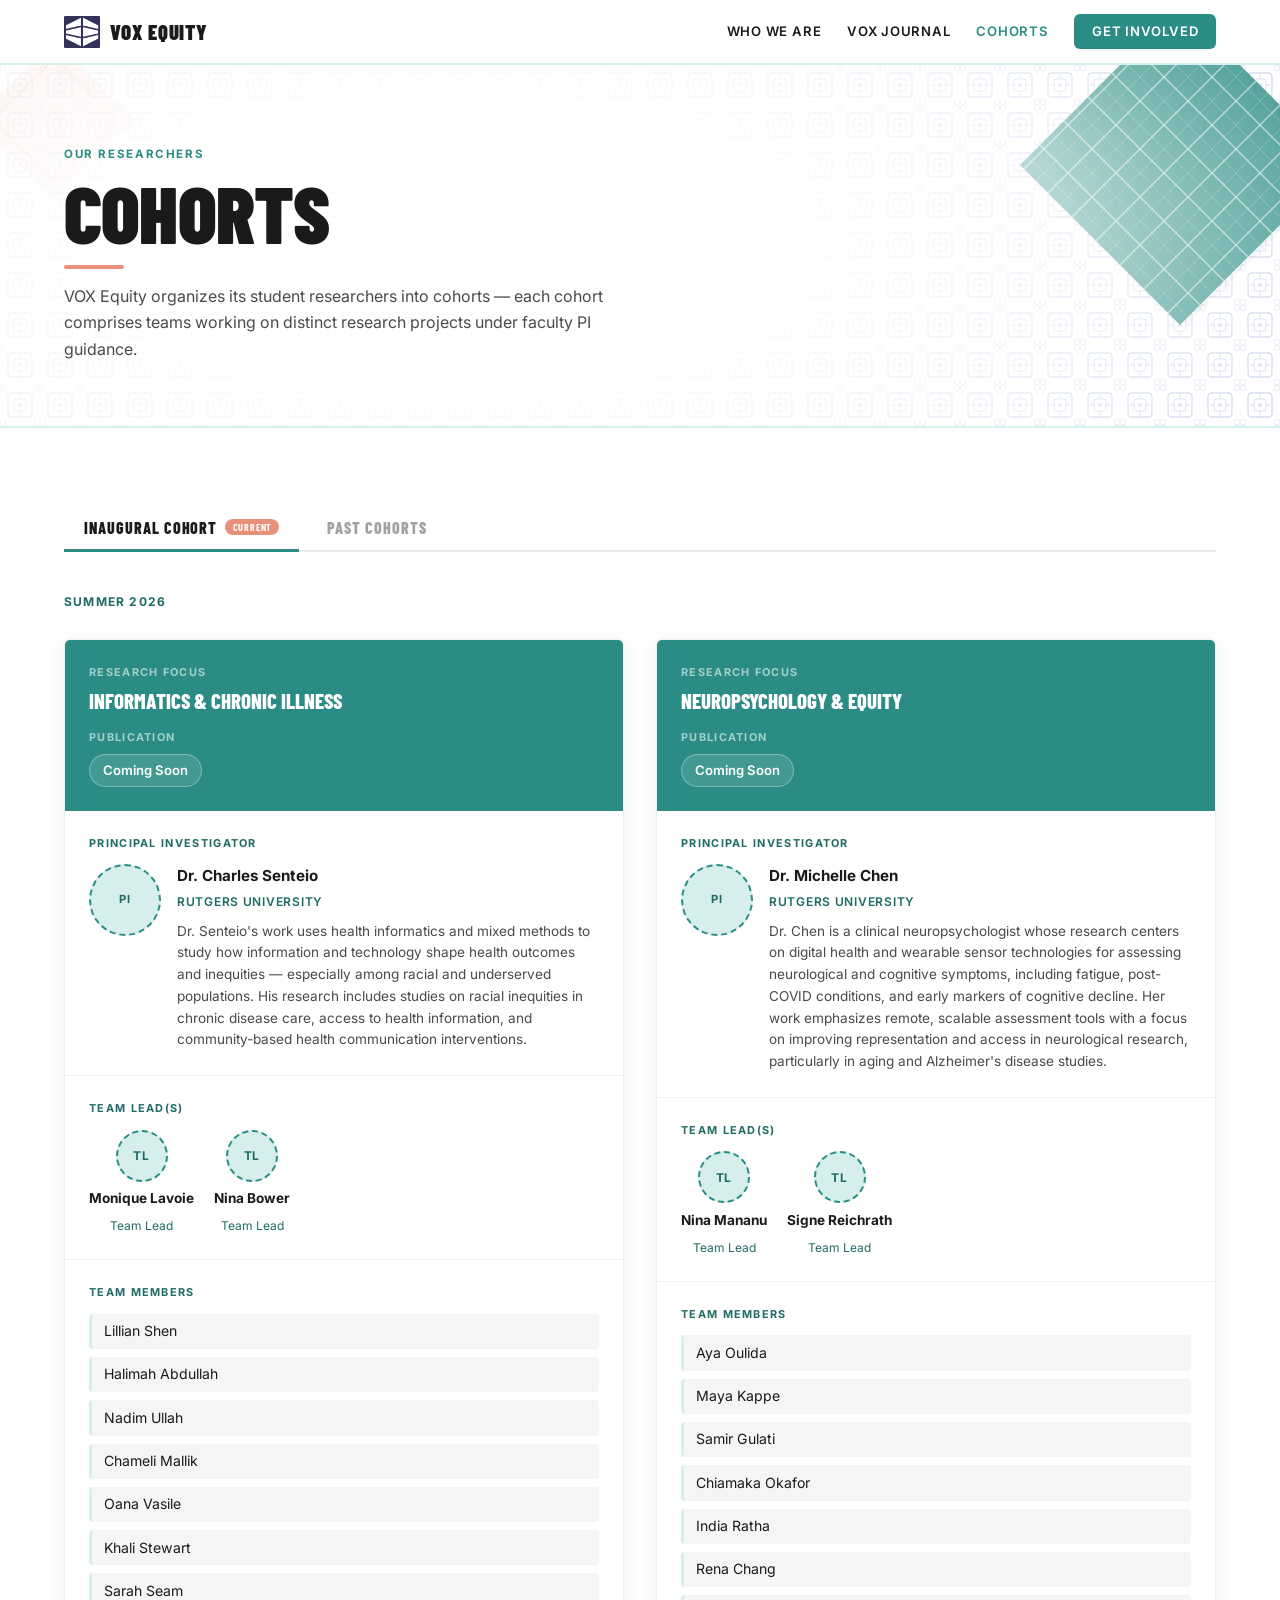
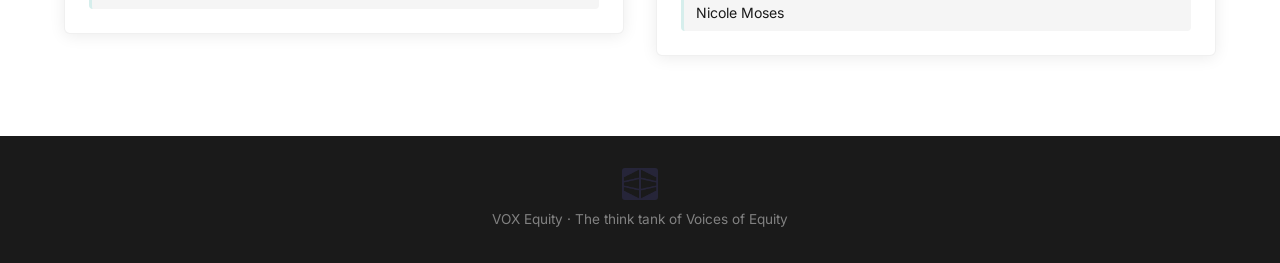
==== commit c38a3d81: "Update cohort year to Summer 2026" ====
--- a/cohorts.html
+++ b/cohorts.html
@@ -74,7 +74,7 @@
       </div>
 
       <div id="cohort-1" class="cohort-panel active">
-        <p class="cohort-year">2024 – 2025</p>
+        <p class="cohort-year">Summer 2026</p>
 
         <div class="teams-grid">
 
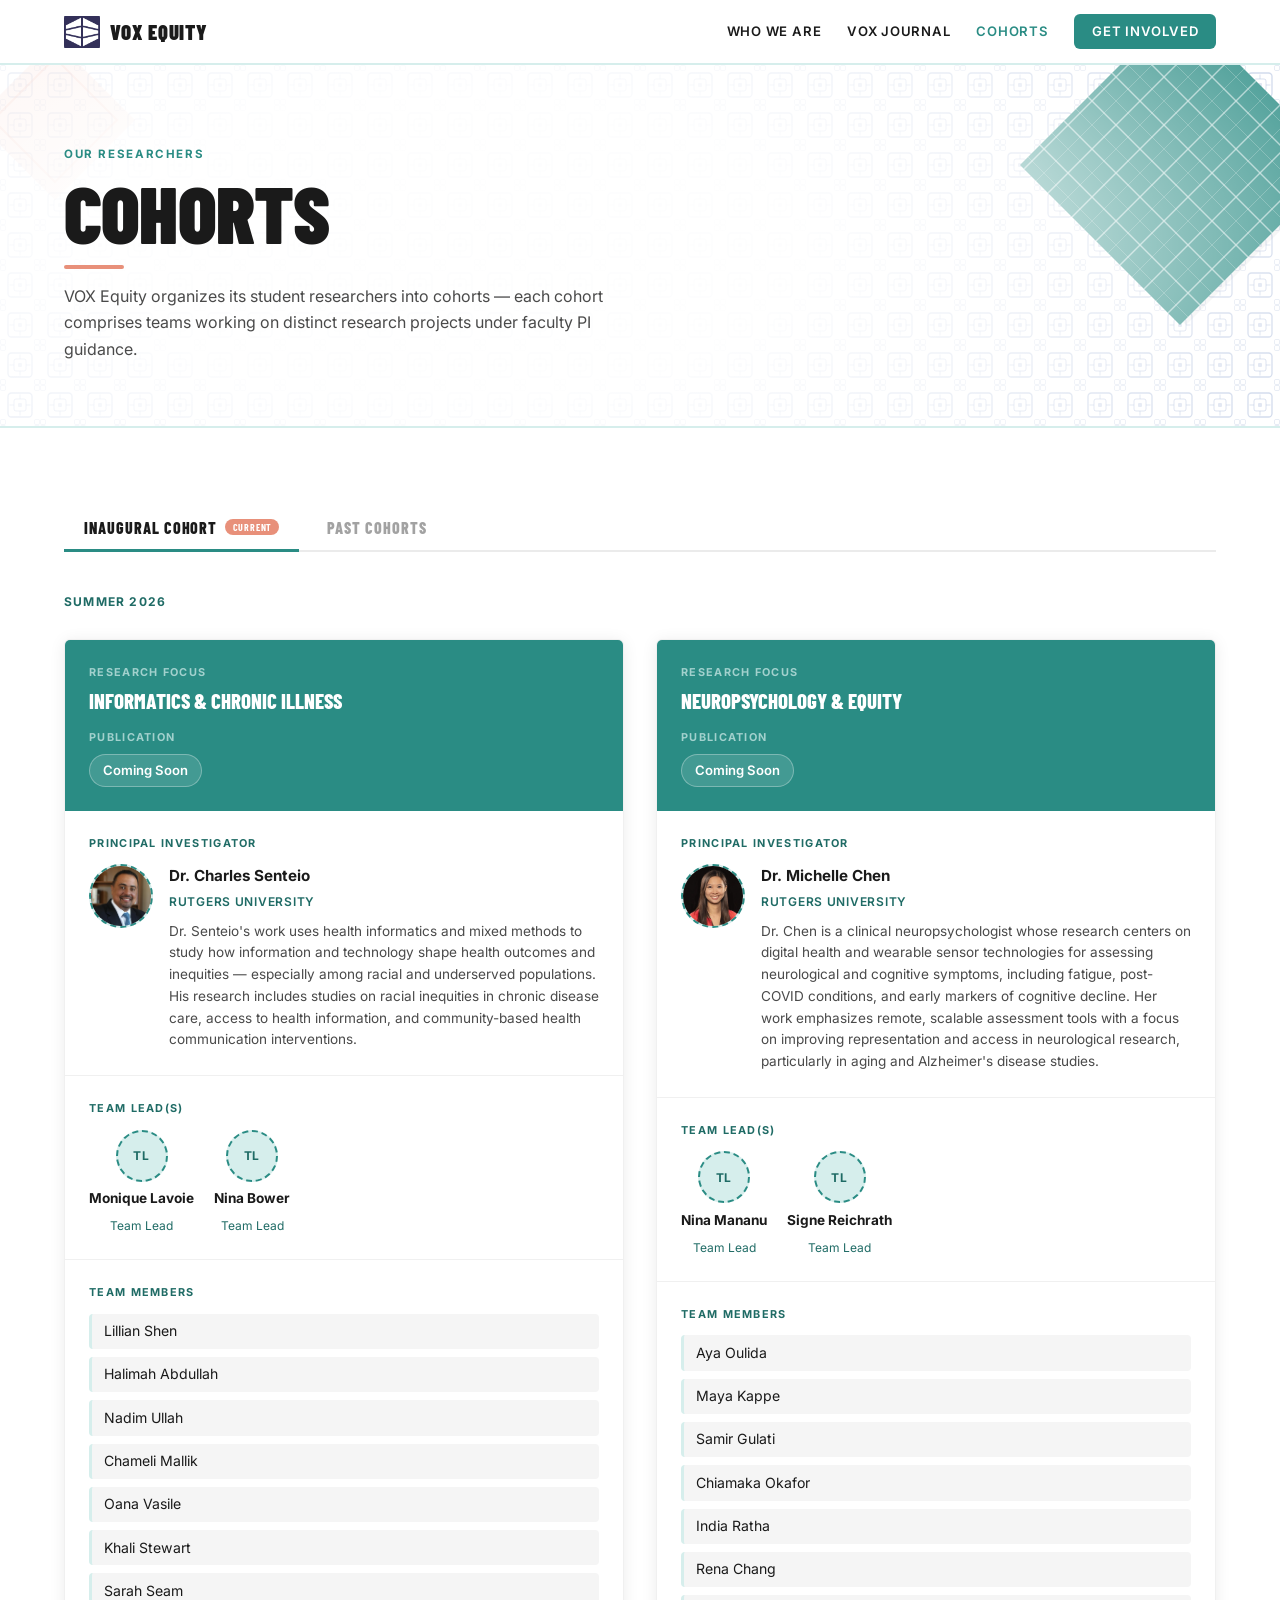
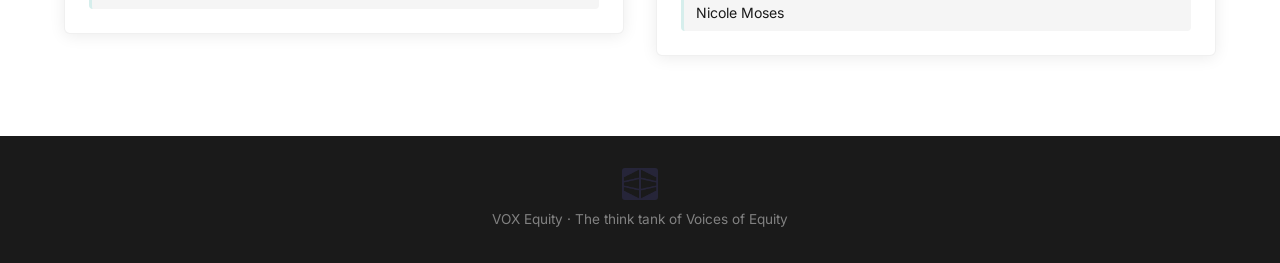
==== commit 6257a0a9: "Add PI headshots for Dr. Senteio and Dr. Chen" ====
--- a/cohorts.html
+++ b/cohorts.html
@@ -94,7 +94,7 @@
             <div class="pi-block">
               <p class="overline">Principal Investigator</p>
               <div class="pi-card">
-                <div class="headshot-placeholder"><span>PI</span></div>
+                <img class="headshot-placeholder" src="assets/dr-senteio.png" alt="Dr. Charles Senteio" style="object-fit:cover;border-radius:50%;width:64px;height:64px;flex-shrink:0;" />
                 <div class="pi-info">
                   <strong>Dr. Charles Senteio</strong>
                   <span class="institution">Rutgers University</span>
@@ -149,7 +149,7 @@
             <div class="pi-block">
               <p class="overline">Principal Investigator</p>
               <div class="pi-card">
-                <div class="headshot-placeholder"><span>PI</span></div>
+                <img class="headshot-placeholder" src="assets/dr-chen.png" alt="Dr. Michelle Chen" style="object-fit:cover;border-radius:50%;width:64px;height:64px;flex-shrink:0;" />
                 <div class="pi-info">
                   <strong>Dr. Michelle Chen</strong>
                   <span class="institution">Rutgers University</span>
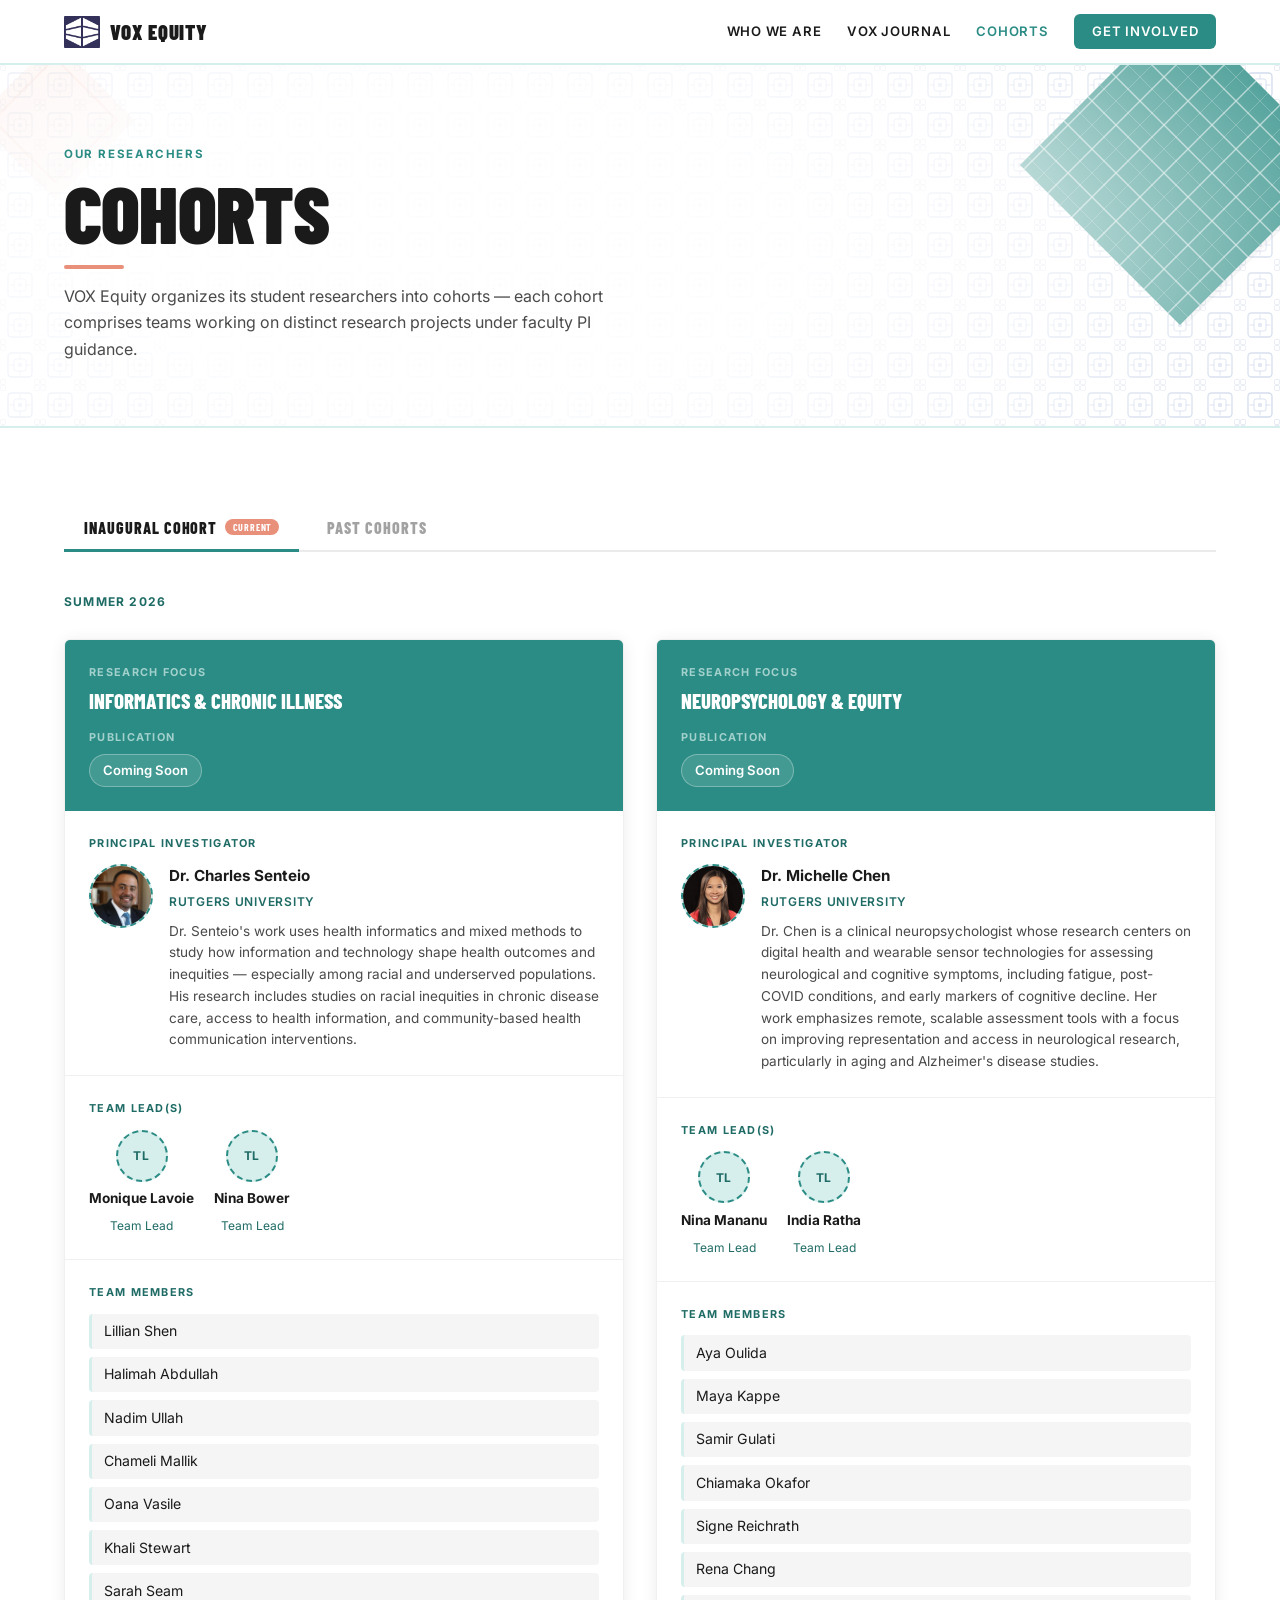
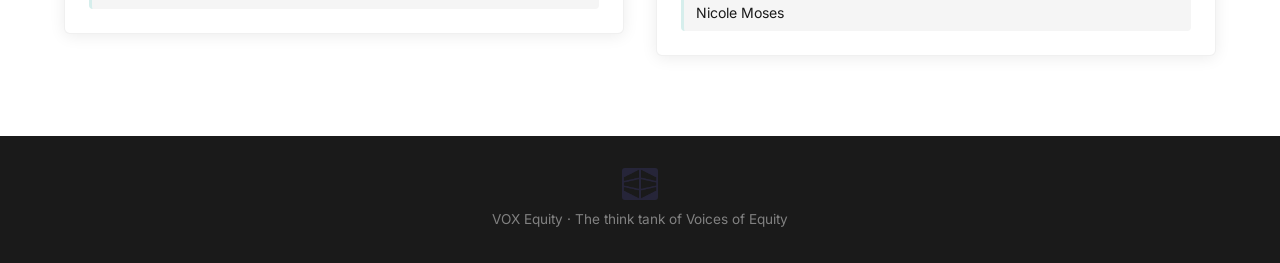
==== commit 4e35943c: "Swap Signe Reichrath and India Ratha on neuro team" ====
--- a/cohorts.html
+++ b/cohorts.html
@@ -168,7 +168,7 @@
                 </div>
                 <div class="lead-card">
                   <div class="headshot-placeholder small"><span>TL</span></div>
-                  <strong>Signe Reichrath</strong>
+                  <strong>India Ratha</strong>
                   <span>Team Lead</span>
                 </div>
               </div>
@@ -181,7 +181,7 @@
                 <li>Maya Kappe</li>
                 <li>Samir Gulati</li>
                 <li>Chiamaka Okafor</li>
-                <li>India Ratha</li>
+                <li>Signe Reichrath</li>
                 <li>Rena Chang</li>
                 <li>Nicole Moses</li>
               </ul>
--- a/styles.css
+++ b/styles.css
@@ -869,3 +869,67 @@
   .corner-svg.bot-left  { width: 200px; height: 200px; }
   .corner-svg.bot-right { width: 160px; height: 160px; }
 }
+
+/* ── APPLY SECTION ── */
+.apply-section {
+  background: var(--black);
+  padding: 5rem 5%;
+}
+.apply-inner {
+  max-width: 1100px;
+  margin: 0 auto;
+  display: grid;
+  grid-template-columns: 1fr auto;
+  gap: 4rem;
+  align-items: center;
+}
+.apply-text .eyebrow { color: var(--salmon); }
+.apply-text h2 { color: var(--white); margin: 0.4rem 0 1rem; }
+.apply-desc {
+  color: rgba(255,255,255,0.72);
+  font-size: 1rem;
+  line-height: 1.75;
+  max-width: 520px;
+  margin-bottom: 1.75rem;
+}
+.apply-desc strong { color: var(--white); }
+.deadline-card {
+  background: var(--teal);
+  padding: 2rem 2.5rem;
+  text-align: center;
+  clip-path: polygon(12px 0%, 100% 0%, calc(100% - 12px) 100%, 0% 100%);
+  min-width: 180px;
+}
+.deadline-label {
+  font-size: 0.68rem;
+  font-weight: 700;
+  letter-spacing: 0.15em;
+  text-transform: uppercase;
+  color: rgba(255,255,255,0.65);
+  margin-bottom: 0.5rem;
+}
+.deadline-date {
+  font-family: var(--font-display);
+  font-size: 4.5rem;
+  font-weight: 900;
+  line-height: 1;
+  color: var(--white);
+}
+.deadline-year {
+  font-family: var(--font-display);
+  font-size: 1.4rem;
+  font-weight: 700;
+  color: rgba(255,255,255,0.5);
+  margin-bottom: 0.5rem;
+}
+.deadline-time {
+  font-size: 0.78rem;
+  font-weight: 600;
+  color: var(--salmon);
+  letter-spacing: 0.06em;
+}
+@media (max-width: 700px) {
+  .apply-inner { grid-template-columns: 1fr; }
+  .apply-deadline { display: flex; justify-content: center; }
+}
+
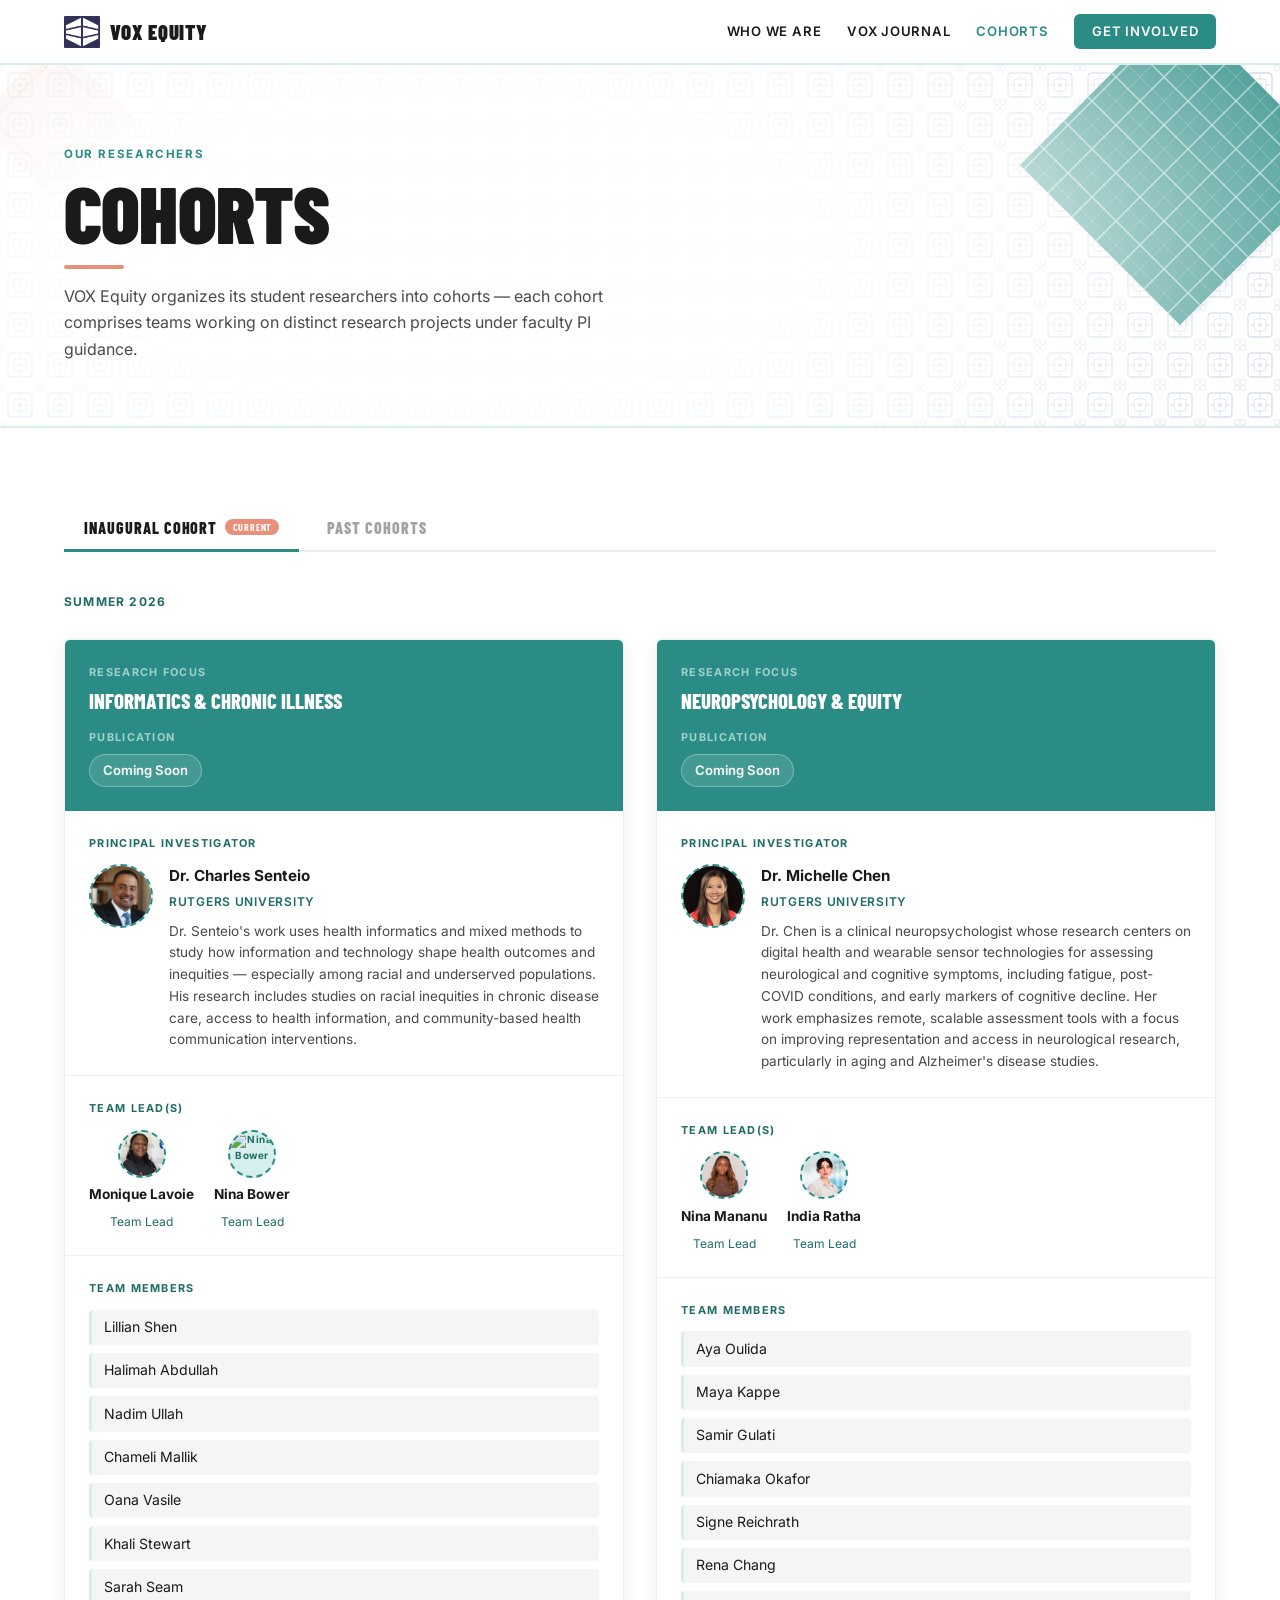
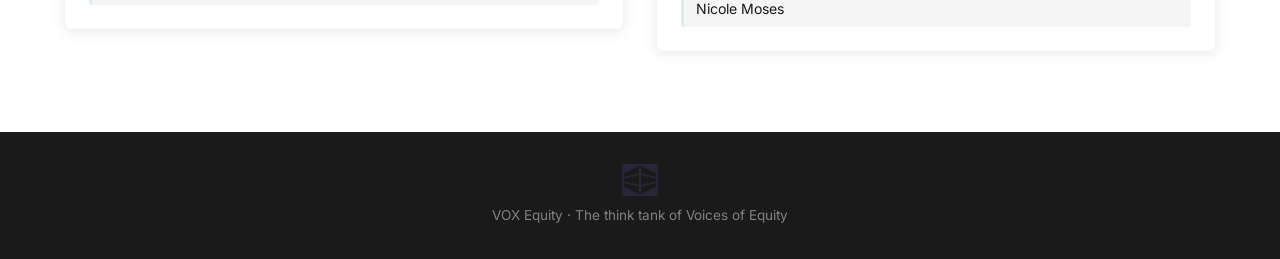
==== commit 59c1dfc0: "Add team lead headshots to cohorts page" ====
--- a/cohorts.html
+++ b/cohorts.html
@@ -107,12 +107,12 @@
               <p class="overline">Team Lead(s)</p>
               <div class="leads-row">
                 <div class="lead-card">
-                  <div class="headshot-placeholder small"><span>TL</span></div>
+                  <img class="headshot-placeholder small" src="assets/monique-lavoie.webp" alt="Monique Lavoie" style="object-fit:cover;border-radius:50%;width:48px;height:48px;flex-shrink:0;"/>
                   <strong>Monique Lavoie</strong>
                   <span>Team Lead</span>
                 </div>
                 <div class="lead-card">
-                  <div class="headshot-placeholder small"><span>TL</span></div>
+                  <img class="headshot-placeholder small" src="assets/nina-bower.jpg" alt="Nina Bower" style="object-fit:cover;border-radius:50%;width:48px;height:48px;flex-shrink:0;"/>
                   <strong>Nina Bower</strong>
                   <span>Team Lead</span>
                 </div>
@@ -162,12 +162,12 @@
               <p class="overline">Team Lead(s)</p>
               <div class="leads-row">
                 <div class="lead-card">
-                  <div class="headshot-placeholder small"><span>TL</span></div>
+                  <img class="headshot-placeholder small" src="assets/nina-mananu.png" alt="Nina Mananu" style="object-fit:cover;border-radius:50%;width:48px;height:48px;flex-shrink:0;"/>
                   <strong>Nina Mananu</strong>
                   <span>Team Lead</span>
                 </div>
                 <div class="lead-card">
-                  <div class="headshot-placeholder small"><span>TL</span></div>
+                  <img class="headshot-placeholder small" src="assets/india-ratha.jpg" alt="India Ratha" style="object-fit:cover;border-radius:50%;width:48px;height:48px;flex-shrink:0;"/>
                   <strong>India Ratha</strong>
                   <span>Team Lead</span>
                 </div>
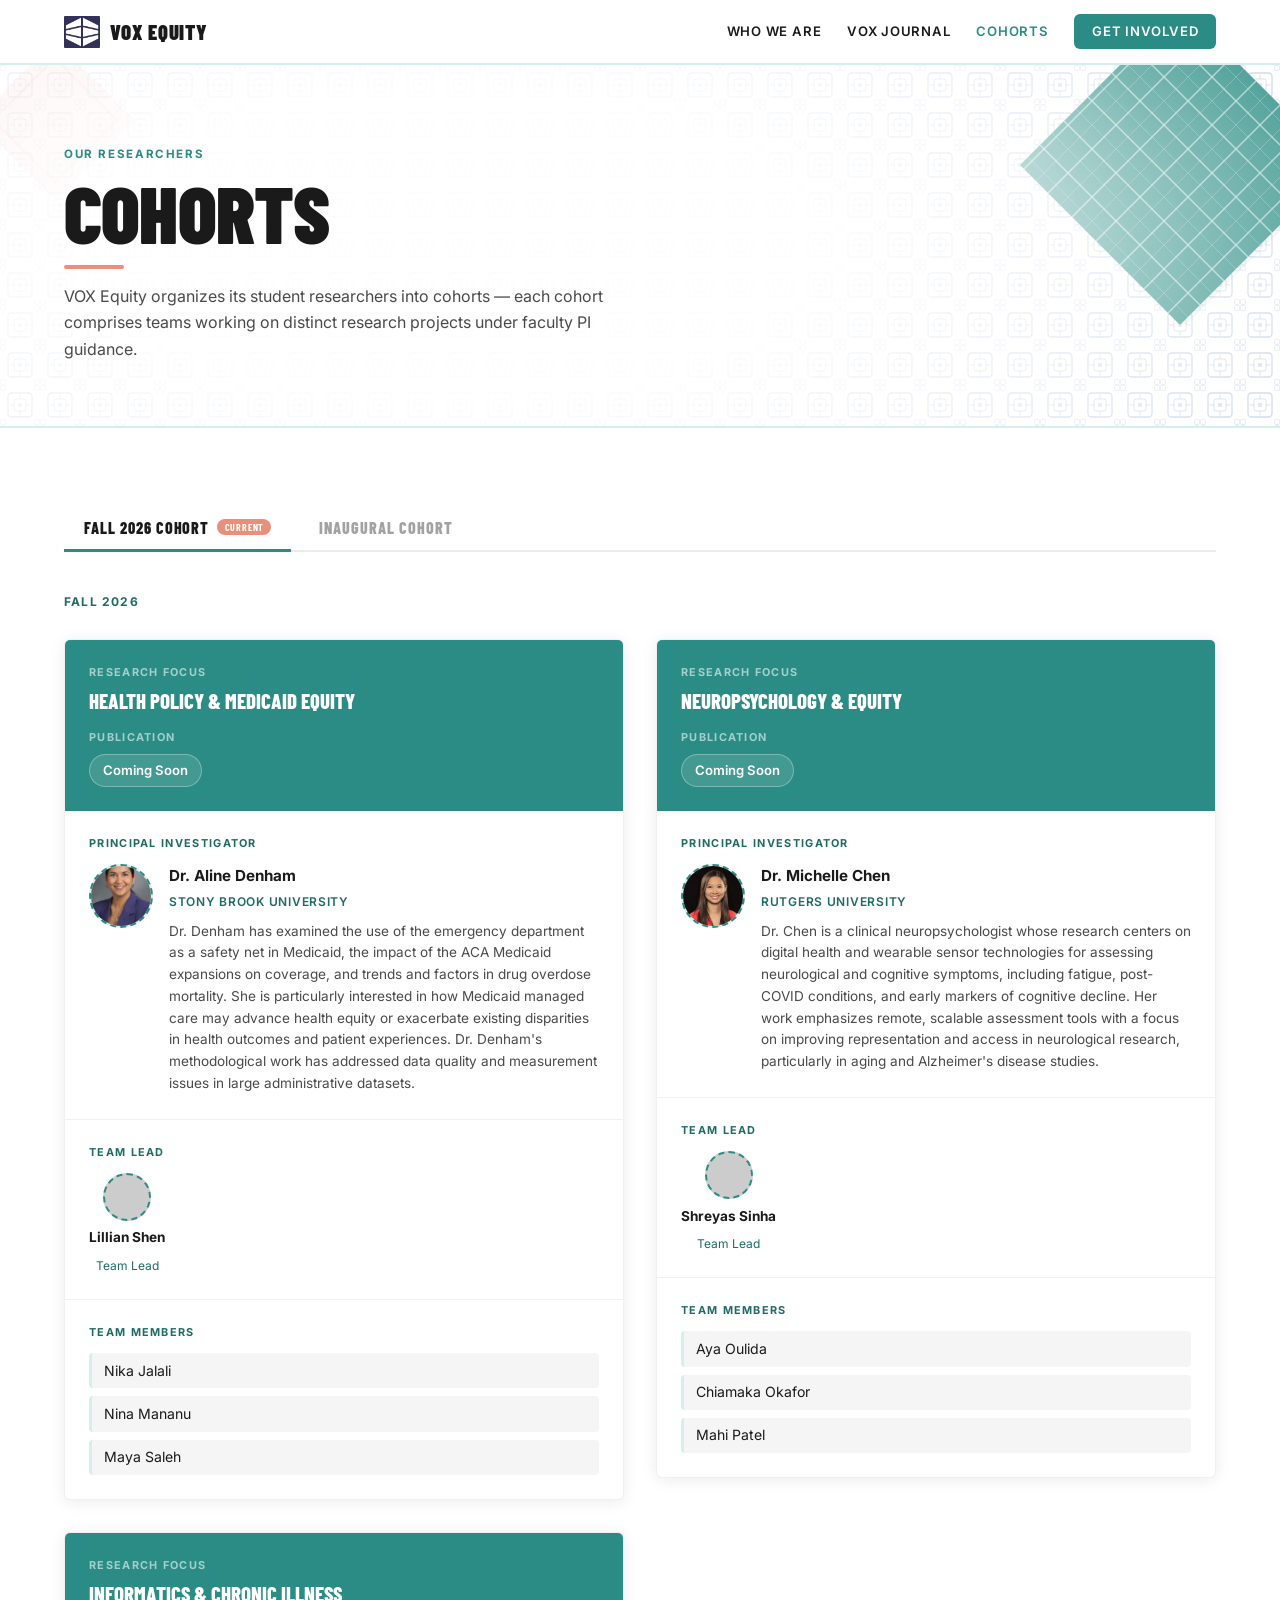
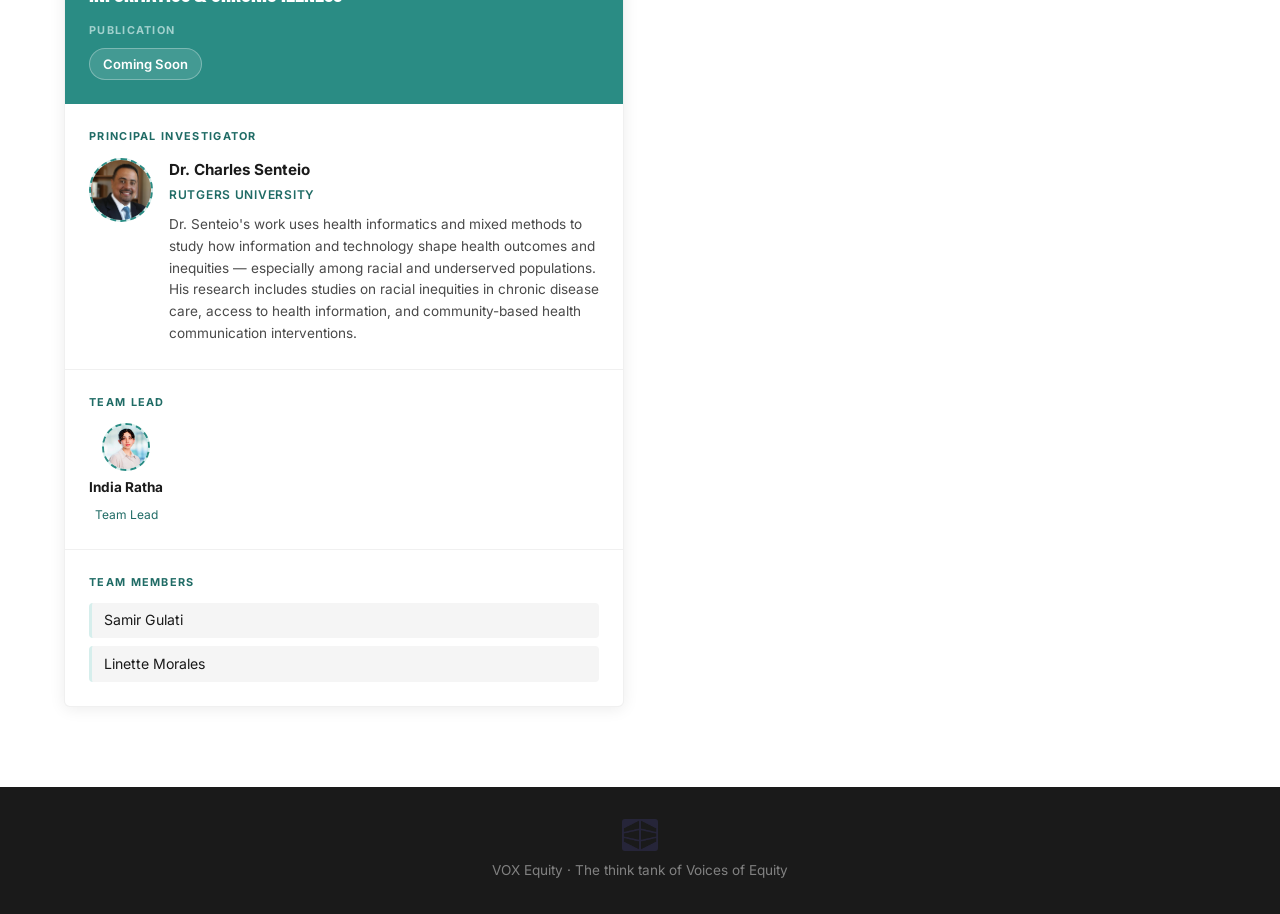
==== commit 19f5e3fb: "Fall 2026 cohort: archive Summer 2026, add Dr. Denham team" ====
--- a/cohorts.html
+++ b/cohorts.html
@@ -65,19 +65,166 @@
     <section class="section cohorts-section">
 
       <div class="cohort-tabs" role="tablist">
-        <button class="cohort-tab active" role="tab" data-cohort="cohort-1" aria-selected="true">
-          Inaugural Cohort <span class="tab-badge">Current</span>
+        <button class="cohort-tab active" role="tab" data-cohort="cohort-fall26" aria-selected="true">
+          Fall 2026 Cohort <span class="tab-badge">Current</span>
         </button>
-        <button class="cohort-tab" role="tab" data-cohort="past" aria-selected="false">
-          Past Cohorts
+        <button class="cohort-tab" role="tab" data-cohort="cohort-summer26" aria-selected="false">
+          Inaugural Cohort <span class="tab-badge past">Summer 2026</span>
         </button>
       </div>
 
-      <div id="cohort-1" class="cohort-panel active">
-        <p class="cohort-year">Summer 2026</p>
+      <!-- ══ FALL 2026 — CURRENT ══ -->
+      <div id="cohort-fall26" class="cohort-panel active">
+        <p class="cohort-year">Fall 2026</p>
 
         <div class="teams-grid">
 
+          <!-- TEAM A — Dr. Denham -->
+          <div class="team-card">
+            <div class="team-header">
+              <div class="team-project">
+                <p class="overline">Research Focus</p>
+                <h3 class="project-title">Health Policy &amp; Medicaid Equity</h3>
+              </div>
+              <div class="team-pub">
+                <p class="overline">Publication</p>
+                <span class="pub-chip">Coming Soon</span>
+              </div>
+            </div>
+
+            <div class="pi-block">
+              <p class="overline">Principal Investigator</p>
+              <div class="pi-card">
+                <img class="headshot-placeholder" src="assets/dr-denham.jpg" alt="Dr. Aline Denham" style="object-fit:cover;border-radius:50%;width:64px;height:64px;flex-shrink:0;" />
+                <div class="pi-info">
+                  <strong>Dr. Aline Denham</strong>
+                  <span class="institution">Stony Brook University</span>
+                  <p class="pi-bio">Dr. Denham has examined the use of the emergency department as a safety net in Medicaid, the impact of the ACA Medicaid expansions on coverage, and trends and factors in drug overdose mortality. She is particularly interested in how Medicaid managed care may advance health equity or exacerbate existing disparities in health outcomes and patient experiences. Dr. Denham's methodological work has addressed data quality and measurement issues in large administrative datasets.</p>
+                </div>
+              </div>
+            </div>
+
+            <div class="leads-block">
+              <p class="overline">Team Lead</p>
+              <div class="leads-row">
+                <div class="lead-card">
+                  <div class="headshot-placeholder small" style="background:#ccc;border-radius:50%;width:48px;height:48px;flex-shrink:0;"></div>
+                  <strong>Lillian Shen</strong>
+                  <span>Team Lead</span>
+                </div>
+              </div>
+            </div>
+
+            <div class="members-block">
+              <p class="overline">Team Members</p>
+              <ul class="members-list">
+                <li>Nika Jalali</li>
+                <li>Nina Mananu</li>
+                <li>Maya Saleh</li>
+              </ul>
+            </div>
+          </div>
+
+          <!-- TEAM B — Dr. Chen -->
+          <div class="team-card">
+            <div class="team-header">
+              <div class="team-project">
+                <p class="overline">Research Focus</p>
+                <h3 class="project-title">Neuropsychology &amp; Equity</h3>
+              </div>
+              <div class="team-pub">
+                <p class="overline">Publication</p>
+                <span class="pub-chip">Coming Soon</span>
+              </div>
+            </div>
+
+            <div class="pi-block">
+              <p class="overline">Principal Investigator</p>
+              <div class="pi-card">
+                <img class="headshot-placeholder" src="assets/dr-chen.png" alt="Dr. Michelle Chen" style="object-fit:cover;border-radius:50%;width:64px;height:64px;flex-shrink:0;" />
+                <div class="pi-info">
+                  <strong>Dr. Michelle Chen</strong>
+                  <span class="institution">Rutgers University</span>
+                  <p class="pi-bio">Dr. Chen is a clinical neuropsychologist whose research centers on digital health and wearable sensor technologies for assessing neurological and cognitive symptoms, including fatigue, post-COVID conditions, and early markers of cognitive decline. Her work emphasizes remote, scalable assessment tools with a focus on improving representation and access in neurological research, particularly in aging and Alzheimer's disease studies.</p>
+                </div>
+              </div>
+            </div>
+
+            <div class="leads-block">
+              <p class="overline">Team Lead</p>
+              <div class="leads-row">
+                <div class="lead-card">
+                  <div class="headshot-placeholder small" style="background:#ccc;border-radius:50%;width:48px;height:48px;flex-shrink:0;"></div>
+                  <strong>Shreyas Sinha</strong>
+                  <span>Team Lead</span>
+                </div>
+              </div>
+            </div>
+
+            <div class="members-block">
+              <p class="overline">Team Members</p>
+              <ul class="members-list">
+                <li>Aya Oulida</li>
+                <li>Chiamaka Okafor</li>
+                <li>Mahi Patel</li>
+              </ul>
+            </div>
+          </div>
+
+          <!-- TEAM C — Dr. Senteio -->
+          <div class="team-card">
+            <div class="team-header">
+              <div class="team-project">
+                <p class="overline">Research Focus</p>
+                <h3 class="project-title">Informatics &amp; Chronic Illness</h3>
+              </div>
+              <div class="team-pub">
+                <p class="overline">Publication</p>
+                <span class="pub-chip">Coming Soon</span>
+              </div>
+            </div>
+
+            <div class="pi-block">
+              <p class="overline">Principal Investigator</p>
+              <div class="pi-card">
+                <img class="headshot-placeholder" src="assets/dr-senteio.png" alt="Dr. Charles Senteio" style="object-fit:cover;border-radius:50%;width:64px;height:64px;flex-shrink:0;" />
+                <div class="pi-info">
+                  <strong>Dr. Charles Senteio</strong>
+                  <span class="institution">Rutgers University</span>
+                  <p class="pi-bio">Dr. Senteio's work uses health informatics and mixed methods to study how information and technology shape health outcomes and inequities — especially among racial and underserved populations. His research includes studies on racial inequities in chronic disease care, access to health information, and community-based health communication interventions.</p>
+                </div>
+              </div>
+            </div>
+
+            <div class="leads-block">
+              <p class="overline">Team Lead</p>
+              <div class="leads-row">
+                <div class="lead-card">
+                  <img class="headshot-placeholder small" src="assets/india-ratha.jpg" alt="India Ratha" style="object-fit:cover;border-radius:50%;width:48px;height:48px;flex-shrink:0;"/>
+                  <strong>India Ratha</strong>
+                  <span>Team Lead</span>
+                </div>
+              </div>
+            </div>
+
+            <div class="members-block">
+              <p class="overline">Team Members</p>
+              <ul class="members-list">
+                <li>Samir Gulati</li>
+                <li>Linette Morales</li>
+              </ul>
+            </div>
+          </div>
+
+        </div>
+      </div>
+
+      <!-- ══ SUMMER 2026 — PAST / INAUGURAL ══ -->
+      <div id="cohort-summer26" class="cohort-panel">
+        <p class="cohort-year">Summer 2026 &mdash; Inaugural Cohort</p>
+
+        <div class="teams-grid">
+
           <!-- TEAM A — Dr. Senteio -->
           <div class="team-card">
             <div class="team-header">
@@ -87,7 +234,7 @@
               </div>
               <div class="team-pub">
                 <p class="overline">Publication</p>
-                <span class="pub-chip">Coming Soon</span>
+                <a href="assets/journal/team-c.pdf" target="_blank" rel="noopener" class="pub-chip pub-chip-link">View Publication ↗</a>
               </div>
             </div>
 
@@ -129,11 +276,12 @@
                 <li>Oana Vasile</li>
                 <li>Khali Stewart</li>
                 <li>Sarah Seam</li>
-              </ul>
-            </div>
-          </div>
-
-          <!-- TEAM B — Dr. Michelle Chen -->
+                <li>Shreyas Sinha</li>
+              </ul>
+            </div>
+          </div>
+
+          <!-- TEAM B — Dr. Chen -->
           <div class="team-card">
             <div class="team-header">
               <div class="team-project">
@@ -142,7 +290,7 @@
               </div>
               <div class="team-pub">
                 <p class="overline">Publication</p>
-                <span class="pub-chip">Coming Soon</span>
+                <a href="assets/journal/team-b.pdf" target="_blank" rel="noopener" class="pub-chip pub-chip-link">View Publication ↗</a>
               </div>
             </div>
 
@@ -188,15 +336,6 @@
             </div>
           </div>
 
-
-        </div>
-      </div>
-
-      <div id="past" class="cohort-panel">
-        <div class="past-empty">
-          <div class="past-icon">&#128196;</div>
-          <h3>Past cohort work will be archived here.</h3>
-          <p>As VOX Equity grows, completed cohorts and their publications will be catalogued in this section for ongoing reference.</p>
         </div>
       </div>
 
--- a/styles.css
+++ b/styles.css
@@ -933,3 +933,106 @@
   .apply-deadline { display: flex; justify-content: center; }
 }
 
+
+/* ── JOURNAL FEATURE SECTION ── */
+.journal-feature-section {
+  background: #f8f8f6;
+  padding: 5rem 2rem;
+}
+.journal-feature-inner {
+  max-width: 1100px;
+  margin: 0 auto;
+  display: grid;
+  grid-template-columns: 320px 1fr;
+  gap: 4rem;
+  align-items: center;
+}
+.journal-cover-wrap {
+  position: relative;
+}
+.journal-cover-img {
+  width: 100%;
+  border-radius: 6px;
+  box-shadow: 0 12px 40px rgba(0,0,0,0.18), 0 4px 12px rgba(0,0,0,0.10);
+  display: block;
+  transform: rotate(-1.5deg);
+  transition: transform 0.3s ease, box-shadow 0.3s ease;
+}
+.journal-cover-img:hover {
+  transform: rotate(0deg) scale(1.02);
+  box-shadow: 0 20px 60px rgba(0,0,0,0.22);
+}
+.journal-feature-text .eyebrow { color: var(--teal); }
+.journal-feature-text h2 {
+  font-family: var(--font-display);
+  font-size: 2.8rem;
+  font-weight: 900;
+  line-height: 1.1;
+  margin: 0.4rem 0 1rem;
+  color: var(--dark);
+}
+.journal-feature-text p {
+  font-size: 1.05rem;
+  line-height: 1.75;
+  color: #444;
+  max-width: 55ch;
+  margin-bottom: 1.5rem;
+}
+.journal-pub-list {
+  list-style: none;
+  padding: 0;
+  margin: 0 0 2rem;
+  display: flex;
+  flex-direction: column;
+  gap: 0.75rem;
+}
+.journal-pub-list li {
+  display: flex;
+  align-items: flex-start;
+  gap: 0.75rem;
+  font-size: 0.88rem;
+  color: #555;
+  line-height: 1.5;
+}
+.journal-pub-list li::before {
+  content: '';
+  display: inline-block;
+  width: 8px;
+  height: 8px;
+  min-width: 8px;
+  background: var(--salmon);
+  border-radius: 50%;
+  margin-top: 0.45em;
+}
+.journal-buttons {
+  display: flex;
+  gap: 1rem;
+  flex-wrap: wrap;
+}
+@media (max-width: 800px) {
+  .journal-feature-inner {
+    grid-template-columns: 1fr;
+    gap: 2.5rem;
+  }
+  .journal-cover-wrap { max-width: 260px; margin: 0 auto; }
+}
+
+/* past tab badge */
+.tab-badge.past {
+  background: rgba(255,255,255,0.15);
+  color: rgba(255,255,255,0.7);
+}
+/* pub chip as link */
+a.pub-chip-link {
+  display: inline-block;
+  background: var(--teal);
+  color: #fff;
+  text-decoration: none;
+  font-size: 0.72rem;
+  font-weight: 600;
+  padding: 0.25rem 0.7rem;
+  border-radius: 999px;
+  letter-spacing: 0.04em;
+  transition: background 0.2s;
+}
+a.pub-chip-link:hover { background: var(--teal-dk); }
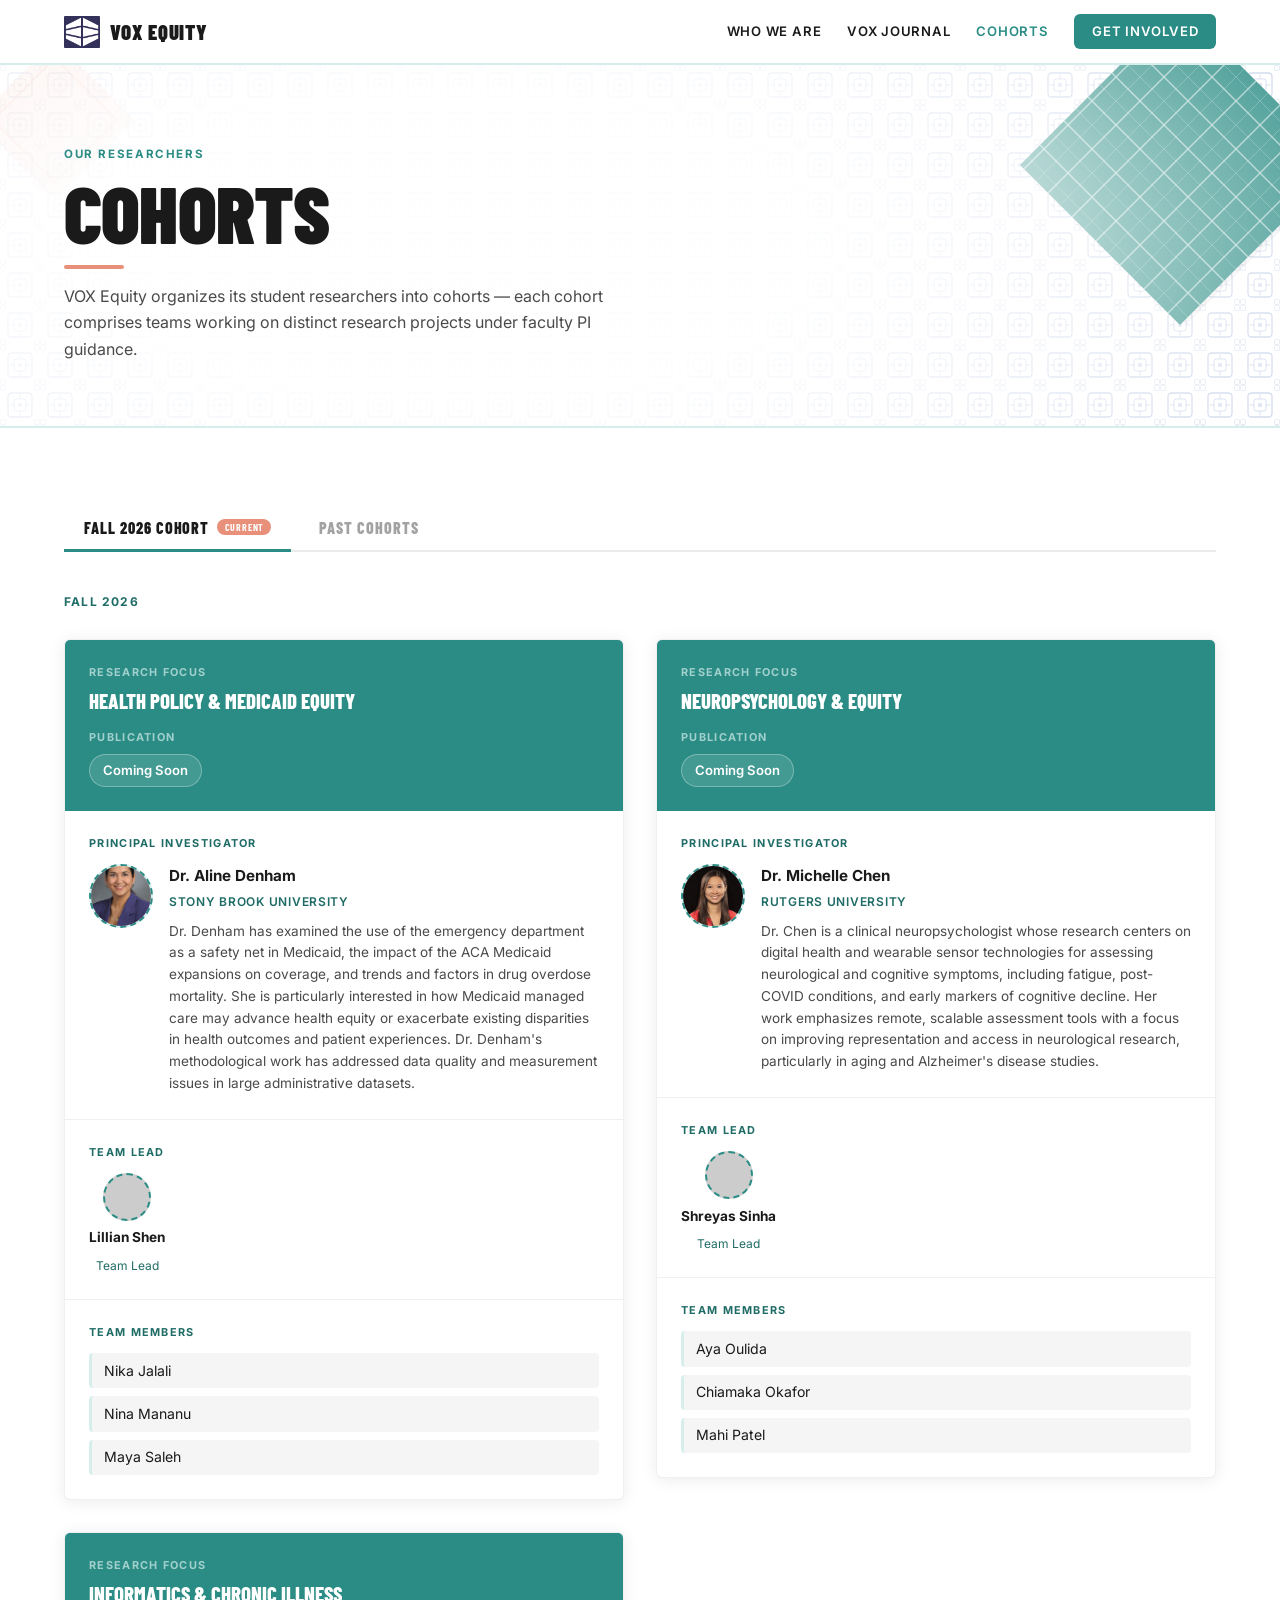
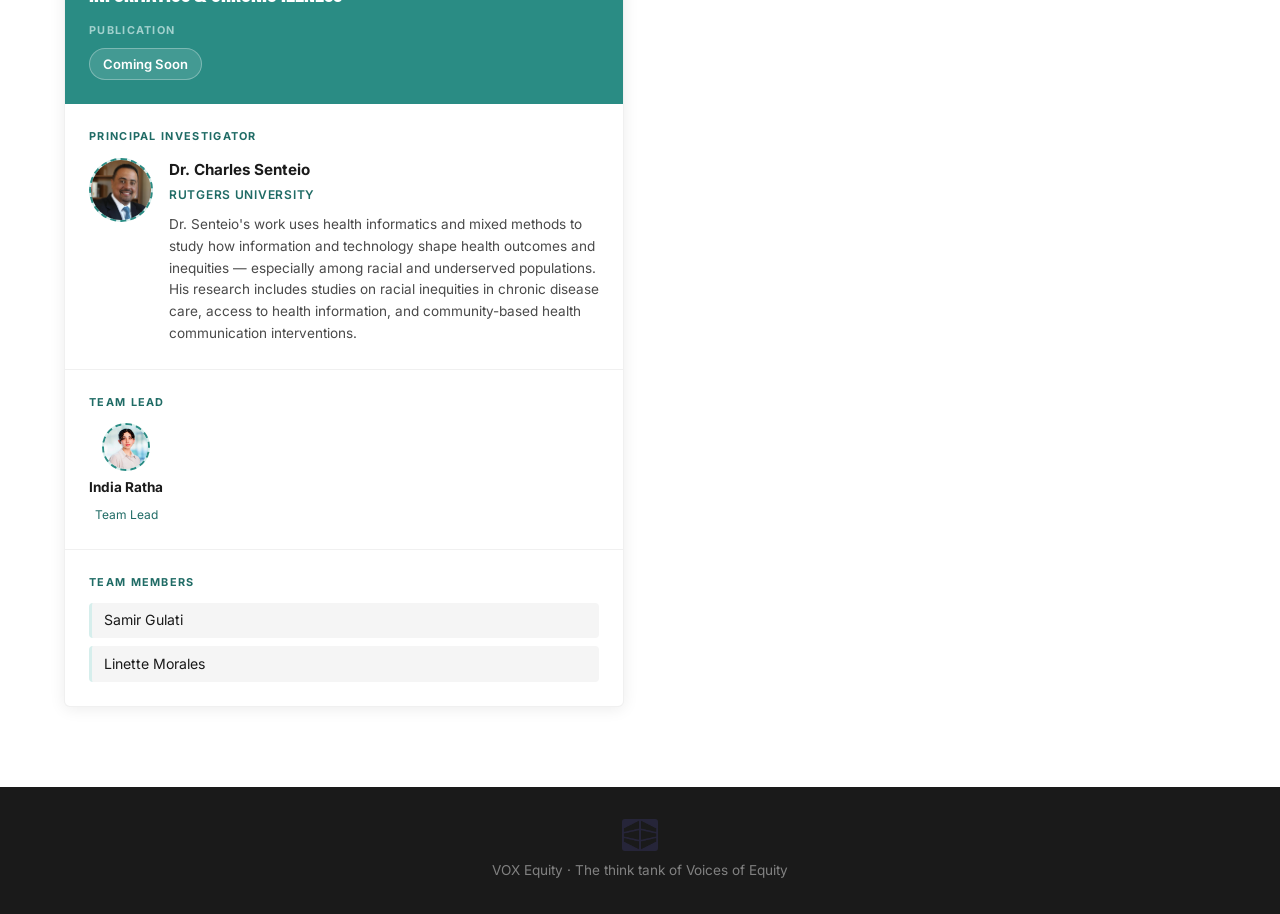
==== commit d155a44a: "Rename Inaugural Cohort tab to Past Cohorts" ====
--- a/cohorts.html
+++ b/cohorts.html
@@ -69,7 +69,7 @@
           Fall 2026 Cohort <span class="tab-badge">Current</span>
         </button>
         <button class="cohort-tab" role="tab" data-cohort="cohort-summer26" aria-selected="false">
-          Inaugural Cohort <span class="tab-badge past">Summer 2026</span>
+          Past Cohorts <span class="tab-badge past">Summer 2026</span>
         </button>
       </div>
 
@@ -221,7 +221,7 @@
 
       <!-- ══ SUMMER 2026 — PAST / INAUGURAL ══ -->
       <div id="cohort-summer26" class="cohort-panel">
-        <p class="cohort-year">Summer 2026 &mdash; Inaugural Cohort</p>
+        <p class="cohort-year">Summer 2026</p>
 
         <div class="teams-grid">
 
